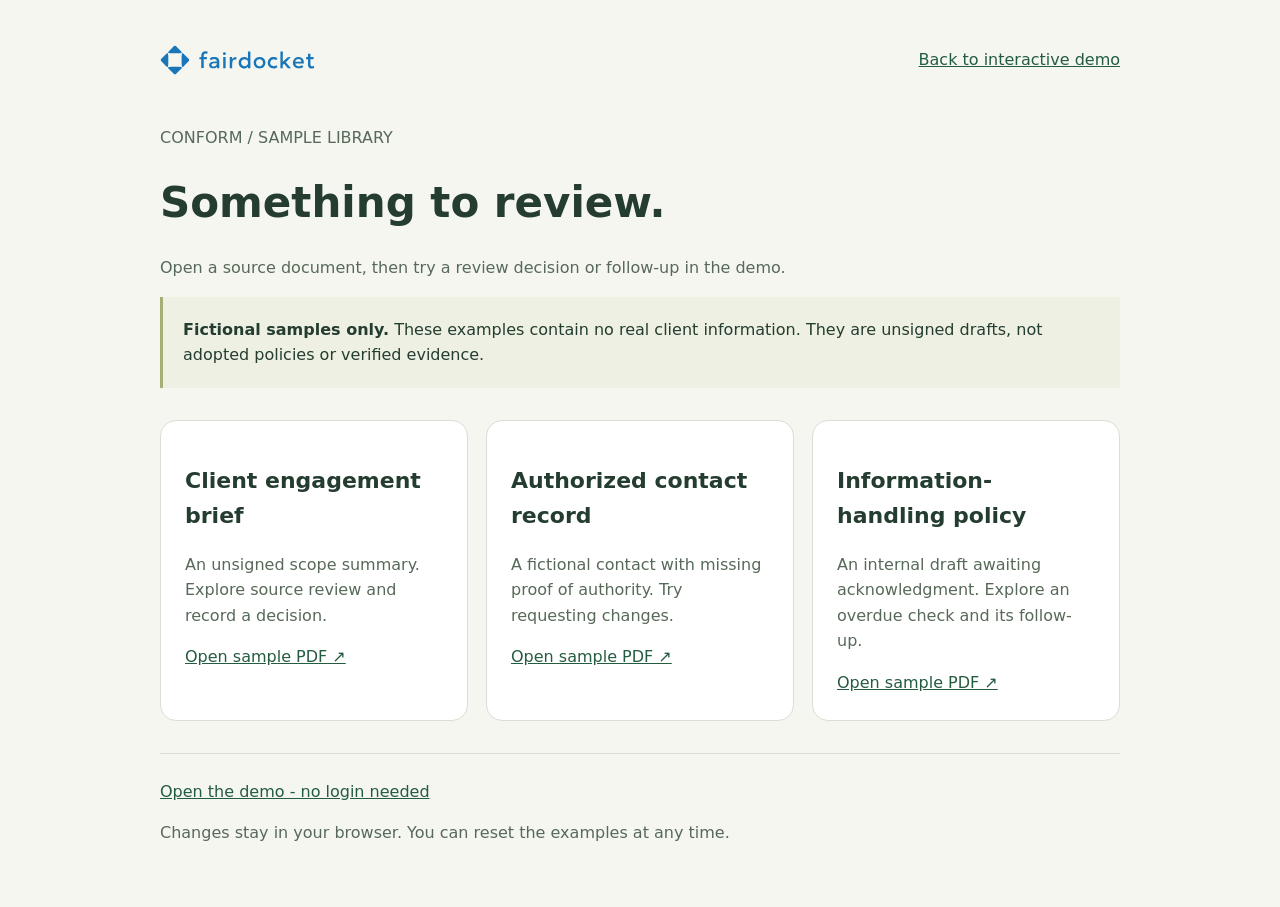
==== samples/index.html @ 41d9bd86 "Publish interactive browser demo with fictional sample documents" ====
<!doctype html><html lang="en"><head><meta charset="utf-8"><meta name="viewport" content="width=device-width,initial-scale=1"><meta name="referrer" content="no-referrer"><title>Sample documents | Conform demo</title><link rel="icon" href="../brand/favicon.svg"><style>body{font:16px/1.6 system-ui;background:#f5f6f0;color:#243d30;margin:0}main{max-width:960px;margin:auto;padding:45px 24px}header{display:flex;justify-content:space-between;gap:20px;align-items:center;margin-bottom:50px}header img{width:155px}h1{font-size:42px;line-height:1.15}h2{font-size:22px}a{color:#245c40}p{color:#576958}.cards{display:grid;grid-template-columns:repeat(3,1fr);gap:18px;margin:32px 0}article{padding:24px;background:#fff;border:1px solid #d8dfd4;border-radius:16px}.note{padding:20px;border-left:3px solid #a4ae77;background:#edf0e2}footer{padding-top:25px;border-top:1px solid #d8dfd4}@media(max-width:700px){.cards{grid-template-columns:1fr}h1{font-size:34px}}</style></head><body><main><header><img src="../brand/fairdocket-logo.svg" alt="Fairdocket"><a href="../">Back to interactive demo</a></header><p>CONFORM / SAMPLE LIBRARY</p><h1>Something to review.</h1><p>Open a source document, then try a review decision or follow-up in the demo.</p><div class="note"><strong>Fictional samples only.</strong> These examples contain no real client information. They are unsigned drafts, not adopted policies or verified evidence.</div><section class="cards"><article><h2>Client engagement brief</h2><p>An unsigned scope summary. Explore source review and record a decision.</p><a href="./sample-engagement-brief.pdf" target="_blank" rel="noopener noreferrer">Open sample PDF ↗</a></article><article><h2>Authorized contact record</h2><p>A fictional contact with missing proof of authority. Try requesting changes.</p><a href="./sample-authority-record.pdf" target="_blank" rel="noopener noreferrer">Open sample PDF ↗</a></article><article><h2>Information-handling policy</h2><p>An internal draft awaiting acknowledgment. Explore an overdue check and its follow-up.</p><a href="./sample-information-policy.pdf" target="_blank" rel="noopener noreferrer">Open sample PDF ↗</a></article></section><footer><a href="../">Open the demo - no login needed</a><p>Changes stay in your browser. You can reset the examples at any time.</p></footer></main></body></html>
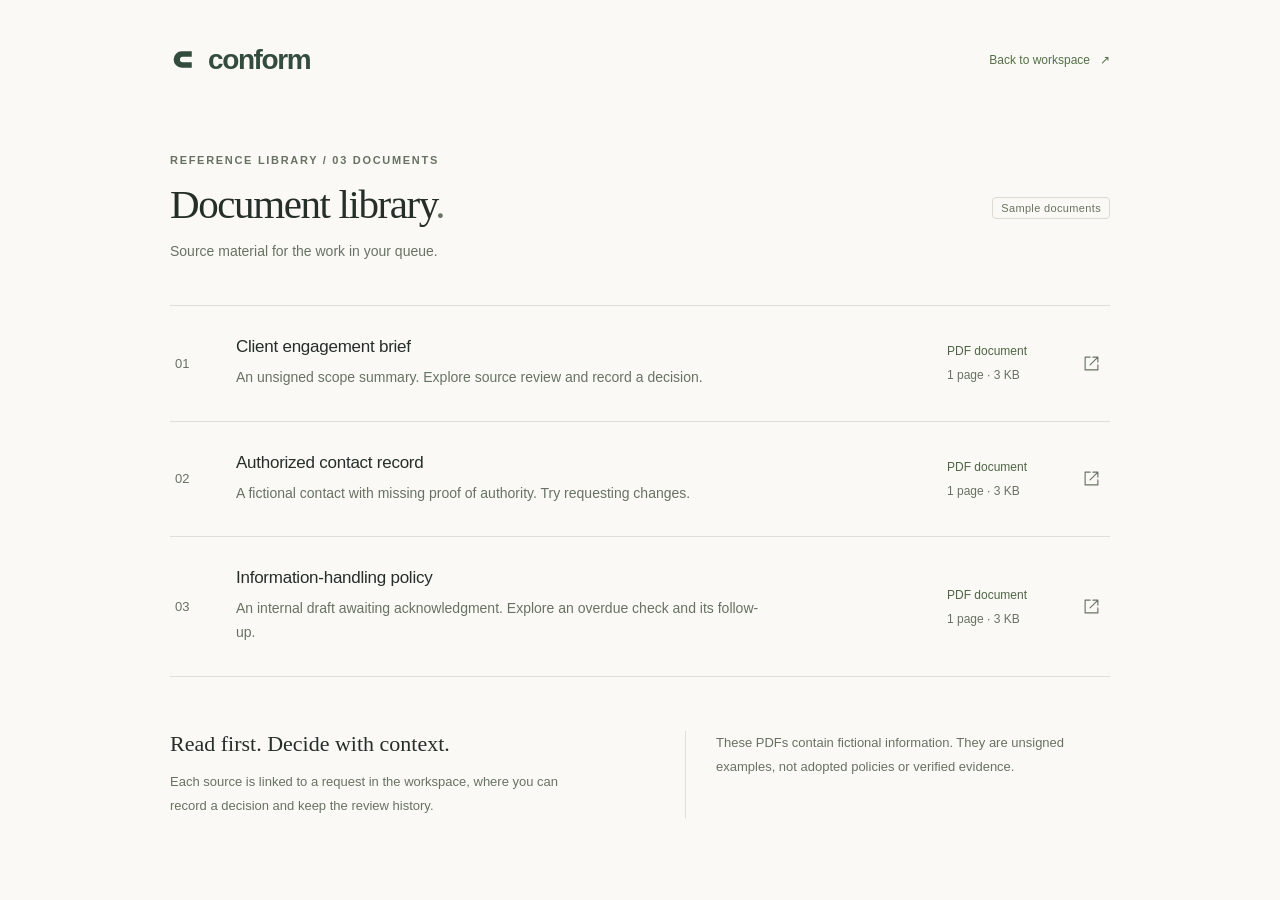
==== commit 14f41ca2: "Redesign Conform demo around a focused review workspace" ====
--- a/samples/index.html
+++ b/samples/index.html
@@ -1 +1 @@
-<!doctype html><html lang="en"><head><meta charset="utf-8"><meta name="viewport" content="width=device-width,initial-scale=1"><meta name="referrer" content="no-referrer"><title>Sample documents | Conform demo</title><link rel="icon" href="../brand/favicon.svg"><style>body{font:16px/1.6 system-ui;background:#f5f6f0;color:#243d30;margin:0}main{max-width:960px;margin:auto;padding:45px 24px}header{display:flex;justify-content:space-between;gap:20px;align-items:center;margin-bottom:50px}header img{width:155px}h1{font-size:42px;line-height:1.15}h2{font-size:22px}a{color:#245c40}p{color:#576958}.cards{display:grid;grid-template-columns:repeat(3,1fr);gap:18px;margin:32px 0}article{padding:24px;background:#fff;border:1px solid #d8dfd4;border-radius:16px}.note{padding:20px;border-left:3px solid #a4ae77;background:#edf0e2}footer{padding-top:25px;border-top:1px solid #d8dfd4}@media(max-width:700px){.cards{grid-template-columns:1fr}h1{font-size:34px}}</style></head><body><main><header><img src="../brand/fairdocket-logo.svg" alt="Fairdocket"><a href="../">Back to interactive demo</a></header><p>CONFORM / SAMPLE LIBRARY</p><h1>Something to review.</h1><p>Open a source document, then try a review decision or follow-up in the demo.</p><div class="note"><strong>Fictional samples only.</strong> These examples contain no real client information. They are unsigned drafts, not adopted policies or verified evidence.</div><section class="cards"><article><h2>Client engagement brief</h2><p>An unsigned scope summary. Explore source review and record a decision.</p><a href="./sample-engagement-brief.pdf" target="_blank" rel="noopener noreferrer">Open sample PDF ↗</a></article><article><h2>Authorized contact record</h2><p>A fictional contact with missing proof of authority. Try requesting changes.</p><a href="./sample-authority-record.pdf" target="_blank" rel="noopener noreferrer">Open sample PDF ↗</a></article><article><h2>Information-handling policy</h2><p>An internal draft awaiting acknowledgment. Explore an overdue check and its follow-up.</p><a href="./sample-information-policy.pdf" target="_blank" rel="noopener noreferrer">Open sample PDF ↗</a></article></section><footer><a href="../">Open the demo - no login needed</a><p>Changes stay in your browser. You can reset the examples at any time.</p></footer></main></body></html>+<!doctype html><html lang="en"><head><meta charset="utf-8"><meta name="viewport" content="width=device-width,initial-scale=1"><meta name="color-scheme" content="light"><meta name="referrer" content="no-referrer"><title>Conform — Document library</title><link rel="icon" href="../brand/favicon.svg"><link rel="stylesheet" href="../styles.css?v=e9bc108a09d4"></head><body class="library-page"><main class="library-shell"><header class="library-top"><a class="brand" href="../" aria-label="Conform home"><svg viewBox="0 0 32 32" aria-hidden="true"><path d="M24 7H13a9 9 0 0 0 0 18h11v-6H14a3 3 0 0 1 0-6h10Z" fill="currentColor"/></svg><span>conform</span></a><a class="inline-link" href="../">Back to workspace <span aria-hidden="true">↗</span></a></header><header class="page-heading"><div><p class="page-kicker">REFERENCE LIBRARY / 03 DOCUMENTS</p><h1>Document library<span class="heading-dot">.</span></h1><p class="page-description">Source material for the work in your queue.</p></div><span class="demo-label">Sample documents</span></header><div class="library-list"><a class="library-document" href="./sample-engagement-brief.pdf" target="_blank" rel="noopener noreferrer"><span class="library-number">01</span><div><h2>Client engagement brief</h2><p>An unsigned scope summary. Explore source review and record a decision.</p></div><span class="library-file-meta"><strong>PDF document</strong>1 page · 3 KB</span><svg class="icon" viewBox="0 0 24 24" fill="none" stroke="currentColor" stroke-width="1.6" stroke-linecap="round" stroke-linejoin="round" aria-hidden="true"><path d="M14 3h7v7 M21 3 10 14 M10 3H3v18h18v-7"/></svg></a><a class="library-document" href="./sample-authority-record.pdf" target="_blank" rel="noopener noreferrer"><span class="library-number">02</span><div><h2>Authorized contact record</h2><p>A fictional contact with missing proof of authority. Try requesting changes.</p></div><span class="library-file-meta"><strong>PDF document</strong>1 page · 3 KB</span><svg class="icon" viewBox="0 0 24 24" fill="none" stroke="currentColor" stroke-width="1.6" stroke-linecap="round" stroke-linejoin="round" aria-hidden="true"><path d="M14 3h7v7 M21 3 10 14 M10 3H3v18h18v-7"/></svg></a><a class="library-document" href="./sample-information-policy.pdf" target="_blank" rel="noopener noreferrer"><span class="library-number">03</span><div><h2>Information-handling policy</h2><p>An internal draft awaiting acknowledgment. Explore an overdue check and its follow-up.</p></div><span class="library-file-meta"><strong>PDF document</strong>1 page · 3 KB</span><svg class="icon" viewBox="0 0 24 24" fill="none" stroke="currentColor" stroke-width="1.6" stroke-linecap="round" stroke-linejoin="round" aria-hidden="true"><path d="M14 3h7v7 M21 3 10 14 M10 3H3v18h18v-7"/></svg></a></div><footer class="library-footer"><div><h2>Read first. Decide with context.</h2><p>Each source is linked to a request in the workspace, where you can record a decision and keep the review history.</p></div><p>These PDFs contain fictional information. They are unsigned examples, not adopted policies or verified evidence.</p></footer></main></body></html>
--- a/styles.css
+++ b/styles.css
@@ -0,0 +1,13 @@
+:root{color-scheme:light;--paper:#faf9f6;--surface:#fff;--rail:#f0f1eb;--ink:#262e28;--muted:#687263;--line:#dedfd7;--accent:#344c3d;--accent-soft:#e6ebe1;--amber:#93642d;--red:#ac4c3a;--sans:'Avenir Next',Avenir,'Segoe UI',sans-serif;font-family:var(--sans);font-size:16px;color:var(--ink);background:var(--paper);font-synthesis:none}*{box-sizing:border-box}body{margin:0;background:var(--paper)}[hidden]{display:none!important}a{color:inherit;text-decoration:none}button,input,textarea,select{font:inherit}button,a{touch-action:manipulation}button{cursor:pointer}button{color:inherit}button:disabled{cursor:not-allowed;opacity:.5}a:focus-visible,button:focus-visible,input:focus-visible,select:focus-visible,textarea:focus-visible{outline:2px solid #78957b;outline-offset:4px}button:focus:not(:focus-visible){outline:none}h1,h2,h3,p{margin:0}svg{flex-shrink:0}.icon{width:18px;height:18px;fill:none;stroke:currentColor;stroke-width:1.6;stroke-linecap:round;stroke-linejoin:round}.skip-link{position:fixed;top:10px;left:10px;z-index:200;padding:12px;background:var(--ink);color:#fff;transform:translateY(-160%)}.skip-link:focus{transform:none}.app{min-height:100dvh;display:grid;grid-template-columns:224px minmax(0,1fr)}
+.sidebar{position:sticky;top:0;height:100dvh;background:var(--rail);border-right:1px solid var(--line);display:flex;flex-direction:column;padding:35px 18px 20px}.brand{display:flex;align-items:center;gap:9px;padding:0 13px;color:var(--accent);margin-bottom:43px}.brand svg{width:29px;height:29px}.brand span{font-weight:650;font-size:28px;letter-spacing:-1.4px;line-height:1}.workspace{display:flex;align-items:center;gap:10px;padding:14px 8px;border-top:1px solid var(--line);border-bottom:1px solid var(--line);margin-bottom:32px}.org-avatar{width:30px;height:30px;display:grid;place-items:center;background:#e2e5dc;border:1px solid #d4d8cc;border-radius:4px;font-size:14px;font-weight:600}.workspace strong{font-weight:600;font-size:13px;display:block;max-width:140px;overflow:hidden;text-overflow:ellipsis;white-space:nowrap}.workspace small{display:block;color:var(--muted);font-size:12px;margin-top:3px}.nav-label{font-size:11px;letter-spacing:1.6px;font-weight:600;color:var(--muted);margin:0 13px 12px}#nav{display:flex;flex-direction:column;gap:5px}.nav-item{display:flex;align-items:center;gap:12px;padding:11px 13px;font-size:14px;color:#6d7569;border-radius:5px;font-weight:500}.nav-item .icon{width:17px;height:17px}.nav-item:hover{background:#e9ece3;color:var(--ink)}.nav-item.active{background:#e0e6d9;color:#314b37;font-weight:650}.sidebar-library{margin-top:26px;padding-top:18px;border-top:1px solid var(--line)}.sidebar-library>a{display:flex;gap:12px;align-items:center;padding:10px 13px;font-size:13px;color:#737b6d}.sidebar-library>a>span{margin-left:auto;color:var(--muted);font-size:12px}.sidebar-bottom{margin-top:auto;padding-top:36px}.profile{display:flex;gap:10px;align-items:center;padding:0 9px}.avatar{height:30px;min-width:30px;border-radius:50%;display:inline-grid;place-items:center;font-size:11px;letter-spacing:.2px;font-weight:600;color:#526248;background:#dfe4d7}.profile strong{font-size:12px;font-weight:600;display:block}.profile small{display:block;font-size:11px;margin-top:4px;color:var(--muted)}.sidebar-foot{display:flex;flex-direction:column;gap:8px;align-items:flex-start;border-top:1px solid var(--line);margin-top:21px;padding:18px 10px 0;font-size:11px;color:var(--muted)}.sidebar-foot button{background:none;border:0;padding:0;color:#5f6e55;font-size:12px;text-decoration:underline;text-underline-offset:4px}.advanced-nav{display:none}
+.main-shell{min-width:0;display:flex;flex-direction:column}.topbar{height:76px;flex-shrink:0;display:flex;align-items:center;justify-content:space-between;padding:0 44px;border-bottom:1px solid var(--line);gap:20px;background:var(--paper)}.breadcrumb{display:flex;align-items:center;gap:13px;font-size:13px;color:var(--muted)}.breadcrumb strong{color:#4f584c;font-weight:500}.crumb-separator{color:var(--muted)}.topbar-end{display:flex;gap:18px;align-items:center}.local-status{display:flex;align-items:center;gap:6px;font-size:12px;color:var(--muted)}.local-status i{height:5px;width:5px;background:#859777;border-radius:50%}.demo-label{border:1px solid #d7dccf;color:#67725e;border-radius:4px;padding:4px 8px;font-size:11px;letter-spacing:.35px}.menu-toggle{display:none!important}#main{padding:48px 44px 70px;max-width:1320px;width:100%;margin:0 auto;outline:0;flex:1}.page-heading{display:flex;gap:24px;align-items:center;justify-content:space-between;margin-bottom:38px}.page-kicker{font-size:11px;letter-spacing:1.7px;text-transform:uppercase;color:var(--muted);font-weight:550;margin-bottom:14px}.page-heading h1{font-family:Georgia,'Times New Roman',serif;font-size:41px;font-weight:400;line-height:1.18;letter-spacing:-1.4px}.heading-dot{color:var(--muted)}.page-description{font-size:14px;color:var(--muted);line-height:1.6;margin-top:12px}.btn,.button{display:inline-flex;justify-content:center;align-items:center;gap:8px;min-height:36px;padding:9px 13px;border:1px solid #d7dcd0;border-radius:4px;background:#fff;color:#4f5d47;font-size:13px;font-weight:550;line-height:1.3;white-space:nowrap}.btn .icon{width:15px;height:15px}.btn:hover,.button:hover{background:#f0f3eb;border-color:#bac6b1}.btn.primary{background:var(--accent);border-color:var(--accent);color:#fff}.btn.primary:hover{background:#263f2e;border-color:#263f2e}.page-heading>.btn{margin-top:19px}.workspace-totals{display:grid;grid-template-columns:1fr 1fr 1fr 1.3fr;border-top:1px solid var(--line);border-bottom:1px solid var(--line);padding:26px 0;margin-bottom:41px}.workspace-totals>div{padding:0 26px;border-right:1px solid var(--line)}.workspace-totals>div:first-child{padding-left:0}.workspace-totals>div:last-child{border:0;padding-right:0}.workspace-totals span{display:block;font-size:12px;color:var(--muted)}.workspace-totals strong{display:block;font-family:Georgia,'Times New Roman',serif;font-weight:400;font-size:35px;line-height:1;margin-top:14px;font-variant-numeric:tabular-nums;letter-spacing:-1px}.workspace-totals strong.total-overdue{color:var(--red)}.workspace-totals .summary-caption{display:flex;flex-direction:column;justify-content:center;align-items:flex-end;gap:12px}.summary-caption a{display:flex;align-items:center;gap:12px;font-size:12px;color:#4f6446}.summary-caption .icon{width:14px;height:14px}
+.desk-layout{display:grid;grid-template-columns:minmax(0,1fr) 235px;gap:34px;align-items:start}.queue-panel{min-width:0;background:var(--surface);border:1px solid var(--line);border-radius:6px;overflow:hidden}.table-tabs{display:flex;gap:24px;padding:0 22px;border-bottom:1px solid var(--line);min-height:56px;align-items:stretch;overflow-x:auto;scrollbar-width:none}.tab{background:none;border:0;border-bottom:2px solid transparent;padding:18px 0 16px;display:flex;gap:7px;align-items:center;white-space:nowrap;font-size:12px;font-weight:500;color:var(--muted)}.tab span{font-size:11px;background:#f0f1ed;color:var(--muted);padding:2px 5px;border-radius:3px;line-height:1}.tab.active{color:#344d37;border-bottom-color:#455f42;font-weight:650}.tab.active span{background:#e8ede1;color:#4e6542}.list-caption{display:flex;justify-content:space-between;font-size:11px;color:var(--muted);padding:15px 22px;background:#fdfdfb}.work-row{width:100%;display:grid;grid-template-columns:31px minmax(135px,1fr) 112px 66px 15px;align-items:center;gap:13px;text-align:left;border:0;border-top:1px solid #eceee6;background:var(--surface);padding:24px 21px;min-height:99px;color:var(--ink)}.work-row:hover{background:#f8faf4}.document-symbol{width:31px;height:38px;display:inline-flex;align-items:center;justify-content:center;border:1px solid #e2e5db;border-radius:3px;background:#f9faf6;color:var(--muted)}.document-symbol>.icon{height:19px;width:19px}.work-title{min-width:0;display:block}.work-title strong{display:block;font-size:14px;font-weight:550;line-height:1.5}.work-title small{display:block;font-size:12px;color:var(--muted);margin-top:6px}.work-state{font-size:11px;color:var(--muted);display:flex;align-items:center;gap:6px;line-height:1.5}.work-state i{width:4px;height:4px;flex-shrink:0;border-radius:50%;background:currentColor}.work-state.review{color:#8e6c36}.work-state.overdue,.work-date.overdue{color:#ac5440}.work-state.complete{color:#4b7245}.work-date{font-size:12px;color:#5d6953;line-height:1.4;font-variant-numeric:tabular-nums}.work-date small{display:block;font-size:10px;color:var(--muted);margin-top:5px}.row-arrow{display:flex;color:var(--muted)}.row-arrow>.icon{width:14px}.work-row:hover .row-arrow{color:#405d36}.list-footer{display:flex;justify-content:space-between;gap:15px;padding:18px 22px;background:#fdfdfb;border-top:1px solid #eceee6;font-size:11px;color:var(--muted);line-height:1.5}.list-footer a{display:flex;align-items:center;gap:7px;white-space:nowrap;color:#5b7050}.list-footer .icon{width:13px;height:13px}.reference-rail{padding-top:2px}.rail-heading{display:flex;align-items:center;justify-content:space-between;margin-bottom:9px}.rail-heading h2{font-size:14px;font-weight:600;letter-spacing:-.1px}.rail-heading>span{font-size:11px;color:var(--muted)}.rail-intro{font-size:12px;color:var(--muted);line-height:1.6}.rail-files{margin-top:23px;border-top:1px solid var(--line)}.rail-file{display:flex;align-items:center;gap:10px;padding:18px 0;border-bottom:1px solid var(--line)}.pdf-mark{font-size:9px;letter-spacing:.3px;padding:8px 4px;border:1px solid #d9ded0;border-radius:2px;color:var(--muted);background:#f4f5ef}.rail-file>span:nth-child(2){flex:1}.rail-file strong{font-size:12px;font-weight:550;display:block}.rail-file small{display:block;font-size:10px;color:var(--muted);margin-top:5px}.rail-file>.icon{width:11px;height:11px;color:var(--muted)}.inline-link{display:inline-flex;align-items:center;gap:10px;font-size:12px;color:#547046}.inline-link>.icon{width:14px;height:14px}.reference-rail>.inline-link{margin-top:19px}.demo-note{padding-top:37px;margin-top:23px}.note-rule{display:block;width:24px;height:2px;background:#a1ad8b;margin-bottom:17px}.demo-note h3{font-family:Georgia,serif;font-size:19px;line-height:1.3;font-weight:400;color:#5d6b50}.demo-note p{font-size:12px;color:var(--muted);line-height:1.85;margin-top:11px}.demo-note .note-foot{font-size:11px;color:var(--muted);margin-top:17px}.queue-empty{text-align:center;padding:60px 28px;color:var(--muted)}.queue-empty>.icon{width:23px;height:23px;color:var(--muted);margin-bottom:18px}.queue-empty h3{font-family:Georgia,serif;font-size:22px;font-weight:400;margin-bottom:10px}.queue-empty p{font-size:13px;line-height:1.8;max-width:330px;margin:0 auto;color:var(--muted)}.page-footer{max-width:1320px;width:100%;margin:0 auto;display:flex;justify-content:space-between;padding:20px 44px 29px;color:var(--muted);font-size:11px;gap:20px}.page-footer i{font-style:normal;margin:0 6px}.environment-label{border:0;padding:0;font-size:11px;color:var(--muted);background:none}
+.record-toolbar{padding:17px 22px;display:flex;justify-content:space-between;align-items:center;gap:20px}.record-toolbar>span{font-size:11px;color:var(--muted)}.record-search{display:flex;align-items:center;gap:10px;color:var(--muted)}.record-search .icon{width:15px;height:15px}.record-search input{border:0;background:none;padding:5px 0;min-width:210px;font-size:12px;color:var(--ink)}.record-search input::placeholder{color:var(--muted)}.search-empty{padding:28px;color:var(--muted);font-size:14px}.directory-caption{display:grid;grid-template-columns:1.3fr 1fr 110px;gap:22px;padding:20px 30px;font-size:10px;letter-spacing:.9px;color:var(--muted);background:#fcfdf9}.client-row{width:100%;display:grid;grid-template-columns:1.3fr 1fr 80px 14px;gap:22px;align-items:center;background:#fff;border:0;border-top:1px solid #eceee6;padding:27px 30px;text-align:left}.client-row:hover{background:#f8faf4}.client-identity{display:flex;align-items:center;gap:15px}.client-monogram{width:38px;height:38px;border-radius:5px;display:grid;place-items:center;background:#ecefe5;border:1px solid #e1e5d6;color:#6a7b59;font-size:13px;font-family:Georgia,serif}.client-row strong{font-size:14px;display:block;font-weight:550}.client-row small{font-size:11px;color:var(--muted);display:block;margin-top:6px}.client-contact{font-size:12px;color:#6d7c5b}.client-open{font-size:20px;font-family:Georgia,serif;color:#667853}.client-open small{font-family:var(--sans);display:none}.client-row>.icon{width:13px;height:13px;color:var(--muted)}.activity-list{border-top:1px solid var(--line)}.activity-row{display:flex;align-items:start;gap:22px;padding:26px 0;border-bottom:1px solid var(--line)}.activity-dot{width:30px;height:30px;border:1px solid #dce1d1;border-radius:50%;display:grid;place-items:center;background:#f1f4e9;color:var(--muted)}.activity-dot .icon{width:14px;height:14px}.activity-row>div{flex:1}.activity-row p{font-size:14px;line-height:1.65}.activity-row div>span{display:block;margin-top:7px;color:var(--muted);font-size:12px}.activity-row i{font-style:normal;margin:0 8px}.activity-row>small{font-size:11px;color:var(--muted);padding-top:5px}.settings-layout{display:grid;grid-template-columns:1fr 1fr;gap:50px}.settings-section{border-top:1px solid var(--line);padding-top:24px}.section-title{display:flex;align-items:center;gap:14px;margin-bottom:27px}.section-title span{font-size:11px;color:var(--muted)}.section-title h2{font-weight:550;font-size:16px}.settings-values{margin:0}.settings-values>div{display:grid;grid-template-columns:140px 1fr;gap:20px;padding:16px 0;border-bottom:1px solid #e9ecdf}.settings-values dt{font-size:13px;color:var(--muted)}.settings-values dd{font-size:13px;margin:0;color:#495c3a;overflow-wrap:anywhere}.settings-section>p{font-size:14px;line-height:1.8;color:var(--muted);margin-bottom:17px}.settings-section .quiet-note{font-size:12px;color:var(--muted);border-top:1px solid var(--line);padding-top:22px;margin-top:28px}
+.icon-button{display:inline-grid;place-items:center;width:30px;height:30px;border:0;background:transparent;color:var(--muted);border-radius:4px;padding:5px}.icon-button:hover{background:#eef2e5}.detail-dialog,.form-dialog{border:1px solid var(--line);background:#fff;color:var(--ink);padding:0;box-shadow:0 18px 70px #253b1c1c}.detail-dialog{width:640px;max-width:calc(100vw - 30px);height:100dvh;max-height:100dvh;margin:0 0 0 auto;border-right:0;border-top:0;border-bottom:0}.form-dialog{width:520px;max-width:calc(100vw - 32px);max-height:calc(100dvh - 50px);border-radius:7px}.detail-dialog::backdrop,.form-dialog::backdrop{background:#172b1638;backdrop-filter:blur(2px)}.dialog-header{padding:21px 30px;display:flex;align-items:center;justify-content:space-between;border-bottom:1px solid var(--line);font-size:13px;color:var(--muted);position:sticky;top:0;background:white;z-index:1}.dialog-header>span{font-size:13px;letter-spacing:.2px}.dialog-content{padding:30px}.dialog-content h2{font-family:Georgia,serif;font-size:30px;font-weight:400;line-height:1.2;letter-spacing:-.5px;margin:10px 0 18px}.dialog-content>p{font-size:14px;line-height:1.8;color:var(--muted);margin:14px 0}.dialog-content h3{font-size:14px;font-weight:600;margin:26px 0 14px}.drawer-kicker{font-size:12px!important;display:flex;justify-content:space-between;color:#80946d!important;margin:0 0 16px!important}.drawer-kicker span{font-size:11px;color:var(--muted)}.dialog-content .drawer-intro{margin-bottom:25px}.review-source{display:flex;align-items:center;gap:14px;border:1px solid #dce4ce;padding:18px;background:#f7f9f1;border-radius:5px;margin:24px 0}.review-source>span:nth-child(2){flex:1;min-width:0}.review-source strong{font-size:14px;font-weight:550;display:block}.review-source small{display:block;color:var(--muted);font-size:12px;margin-top:6px}.review-source>.icon{width:15px;height:15px;color:var(--muted)}.review-dates{display:grid;grid-template-columns:1fr 1fr;margin:25px 0}.review-dates>div{padding:0 25px;border-left:1px solid var(--line)}.review-dates>div:first-child{padding-left:0;border:0}.review-dates dt{font-size:11px;color:var(--muted);margin-bottom:7px}.review-dates dd{margin:0;font-size:13px;color:#647a4b}.review-section{border-top:1px solid var(--line);margin-top:25px;padding-top:1px}.review-checks>div{display:flex;align-items:center;gap:10px;padding:10px 0;border-bottom:1px solid #f0f3e9;font-size:13px;color:#637c49}.check-symbol{width:20px;height:20px;display:grid;place-items:center;border-radius:50%;background:#eef4e5;color:var(--muted)}.check-symbol .icon{width:12px;height:12px}.check-symbol.attention{background:#fbf2dd;color:var(--muted)}.check-symbol.neutral{background:#f0f3ea;color:var(--muted)}.review-checks small{margin-left:auto;color:var(--muted);font-size:11px}.review-section p{font-size:13px;line-height:1.8;color:var(--muted)}.review-section .helper{font-size:12px;margin-top:14px;color:var(--muted)}.requirement-ref{font-size:11px;color:var(--muted);display:block;margin-top:10px}.detail-actions{display:flex;align-items:center;gap:9px;flex-wrap:wrap;margin:25px 0}.review-actions{justify-content:space-between;padding:23px 0 0;border-top:1px solid var(--line);margin:30px 0 0}.field{font-size:13px;font-weight:550;display:flex;flex-direction:column;gap:9px;margin-bottom:20px;color:#586f41}.field input,.field textarea,.field select{width:100%;border:1px solid #d5dfc5;border-radius:4px;padding:11px 12px;color:#344b25;background:#fff;font-size:14px;line-height:1.5}.field textarea{resize:vertical;min-height:100px}.field input::placeholder,.field textarea::placeholder{color:var(--muted)}.form-pair{display:grid;grid-template-columns:1fr 1fr;gap:17px}.helper,.form-hint,.detail-note{font-size:12px;color:var(--muted);line-height:1.8;margin:14px 0}.form-actions{display:flex;gap:10px;align-items:center;justify-content:flex-end;border-top:1px solid var(--line);padding-top:23px;margin-top:26px}.form-error{font-size:13px;color:#ad5740;padding:12px 14px;background:#fcf2ed;border:1px solid #f1d9cc;margin:15px 0;border-radius:3px}.reset-content{padding:30px}.reset-content h2{font-family:Georgia,serif;font-size:30px;font-weight:400;margin:12px 0}.reset-content p{font-size:14px;line-height:1.8;color:var(--muted)}.form-dialog .form-actions{margin-bottom:0}.notice{font-size:13px;padding:16px;border:1px solid #e4e8d9;background:#f9faf4;color:var(--muted);line-height:1.8}.eyebrow{font-size:11px;letter-spacing:1.2px;color:var(--muted);text-transform:uppercase}.badge{display:inline-flex;padding:4px 7px;background:#f1f4e8;color:var(--muted);border-radius:3px;font-size:11px}.badge.orange{background:#faf0dd;color:var(--muted)}.badge.red{background:#fcf0ea;color:#b36349}.badge.green{background:#eaf2df;color:var(--muted)}.evidence-values{display:grid;grid-template-columns:1fr 1fr;gap:20px;margin:24px 0}.evidence-values dt{font-size:11px;color:var(--muted);margin-bottom:6px}.evidence-values dd{margin:0;font-size:13px;color:var(--muted);line-height:1.6}.firm-evidence{border:1px solid var(--line);padding:18px;margin:14px 0;background:#fbfcf8}.firm-evidence strong{font-size:13px;font-weight:550}.firm-evidence p,.firm-evidence small{font-size:12px;color:var(--muted);line-height:1.8;margin:9px 0;display:block}.firm-evidence a{font-size:12px;color:#60853f;text-decoration:underline;text-underline-offset:3px}.table-wrap{overflow:auto;border:1px solid var(--line);border-radius:4px}table{width:100%;border-collapse:collapse;text-align:left}th{font-size:10px;letter-spacing:.8px;font-weight:500;background:#fafcf6;color:var(--muted);padding:14px}td{font-size:12px;padding:16px 14px;border-top:1px solid #e7eddd;color:var(--muted)}.row-link{border:0;text-align:left;background:none;padding:0;display:flex;color:inherit}.row-link strong{font-size:13px;line-height:1.5;display:block}.row-link small{font-size:11px;display:block;color:var(--muted);margin-top:4px}.firm-starters,.relief-starters{display:grid;gap:10px;margin:20px 0}.relief-starters button{border:1px solid #d9e3c9;padding:19px;background:#fbfdf8;border-radius:4px;text-align:left;color:var(--muted)}.relief-starters strong{font-size:14px;display:block;margin-bottom:7px;font-weight:550}.relief-starters span{font-size:13px;line-height:1.6;color:var(--muted)}.relief-confirm{font-size:13px;line-height:1.7;color:var(--muted);display:flex;align-items:start;gap:9px;margin-top:20px}.relief-confirm input{margin-top:4px;accent-color:#577738}.relief-options{font-size:13px;color:var(--muted);margin:20px 0}.relief-options summary{cursor:pointer;margin-bottom:16px}.relief-draft{white-space:pre-wrap;font:11px/1.8 var(--sans);padding:21px;background:#f8faf3;border:1px solid var(--line);color:var(--muted)}.toast{position:fixed;bottom:28px;left:50%;transform:translate(-50%,15px);padding:12px 20px;border-radius:5px;background:#344c3d;color:white;opacity:0;pointer-events:none;z-index:150;font-size:13px;transition:.2s}.toast.show{opacity:1;transform:translate(-50%,0)}.auth-gate{height:100dvh;display:grid;place-items:center;font-family:Georgia,serif;font-size:22px;color:var(--muted)}.inline-link:hover,.rail-file:hover strong,.list-footer a:hover{text-decoration:underline;text-underline-offset:4px}
+@media(min-width:1700px){#main{padding-top:63px;padding-bottom:100px}.page-heading{margin-bottom:43px}.work-row{padding-top:28px;padding-bottom:28px}.workspace-totals{margin-bottom:47px}}
+@media(max-width:1200px){.app{grid-template-columns:202px minmax(0,1fr)}.sidebar{padding-left:13px;padding-right:13px}.topbar{padding:0 30px}#main{padding:37px 30px 55px}.page-footer{padding-left:30px;padding-right:30px}.desk-layout{grid-template-columns:minmax(0,1fr) 200px;gap:24px}.work-row{grid-template-columns:27px minmax(100px,1fr) 100px 52px 12px;gap:10px;padding-left:16px;padding-right:16px}.work-title strong{font-size:13px}.work-state{font-size:10px}.table-tabs{gap:19px;padding:0 17px}.summary-caption span{max-width:120px;text-align:right;line-height:1.6}}
+@media(max-width:1050px){.desk-layout{grid-template-columns:1fr}.reference-rail{display:grid;grid-template-columns:1fr 1fr;gap:0 35px;padding-top:15px}.rail-files{grid-column:1;margin-top:20px}.reference-rail>.inline-link{grid-column:1}.demo-note{grid-column:2;grid-row:1/5;margin:0;padding:0 0 0 25px;border-left:1px solid var(--line)}.rail-heading,.rail-intro{grid-column:1}.settings-layout{gap:30px}.settings-values>div{grid-template-columns:105px 1fr}.directory-caption{grid-template-columns:1.3fr 1fr 75px}.client-row{grid-template-columns:1.3fr 1fr 45px 12px;gap:14px;padding:23px 21px}.workspace-totals .summary-caption{display:none}.workspace-totals{grid-template-columns:repeat(3,1fr)}.workspace-totals>div:nth-child(3){border-right:0}.page-heading h1{font-size:38px}}
+@media(max-width:760px){.app{display:block}.sidebar{position:fixed;z-index:60;left:0;top:0;width:230px;transform:translateX(-100%);visibility:hidden;transition:transform .2s ease,visibility .2s;box-shadow:15px 0 60px #2c452418}.sidebar.open{transform:translateX(0);visibility:visible}.topbar{height:61px;padding:0 20px}.menu-toggle{display:grid!important;margin-left:-6px}.breadcrumb{gap:9px;font-size:12px}.topbar-end{gap:10px}.local-status{display:none}#main{padding:32px 22px 45px}.page-heading{gap:16px;align-items:start;margin-bottom:28px}.page-heading h1{font-size:34px;letter-spacing:-1px}.page-kicker{font-size:10px;letter-spacing:1.3px;margin-bottom:11px}.page-description{font-size:13px;max-width:230px;margin-top:10px}.page-heading>.btn{font-size:12px;min-height:33px;margin-top:30px;padding:8px 10px;gap:5px}.page-heading>.btn>.icon{width:12px;height:12px}.workspace-totals{padding:21px 0;margin-bottom:29px}.workspace-totals>div{padding:0 20px}.workspace-totals span{font-size:11px}.workspace-totals strong{font-size:29px;margin-top:13px}.work-row{grid-template-columns:27px minmax(100px,1fr) 105px 57px 12px;min-height:96px;padding:21px 17px;gap:10px}.work-title strong{font-size:13px}.work-title small{font-size:11px}.work-state{font-size:11px}.reference-rail{margin-top:18px}.page-footer{padding:15px 22px 23px;font-size:10px}.environment-label{font-size:10px}.settings-layout{grid-template-columns:1fr;gap:30px}.directory-caption{padding:17px 20px}.activity-row{gap:14px}.activity-row>small{display:none}.form-dialog{max-height:calc(100dvh - 28px)}.detail-dialog{max-width:100vw;width:100vw}.dialog-content{padding:25px}.dialog-header{padding:18px 25px}}
+@media(max-width:500px){.page-heading h1{font-size:32px}.page-description{max-width:200px}.work-row{grid-template-columns:26px minmax(0,1fr) 57px;gap:12px;padding:20px 16px}.work-title{grid-column:2}.work-state{grid-column:2;grid-row:2;margin-top:-3px;font-size:11px}.work-date{grid-column:3;grid-row:1/3;text-align:right;font-size:12px}.row-arrow{display:none}.document-symbol{width:26px;height:33px;grid-row:1/3;align-self:start}.work-title strong{font-size:13px}.work-title small{font-size:11px}.table-tabs{gap:20px;padding:0 16px;min-height:53px}.tab{font-size:11px;gap:5px}.tab span{font-size:10px}.list-caption{padding:13px 16px;font-size:10px}.list-footer{padding:15px 16px;align-items:center;font-size:10px;gap:16px}.list-footer>span{max-width:150px}.reference-rail{display:block;padding:17px 0 0}.rail-heading h2{font-size:14px}.rail-intro{font-size:12px}.rail-files{margin-top:18px}.rail-file{padding:18px 0}.rail-file strong{font-size:13px}.rail-file small{font-size:11px}.rail-file>.icon{width:14px;height:14px}.demo-note{margin-top:30px;padding:24px 0 0;border-left:0;border-top:1px solid var(--line)}.demo-note p{max-width:280px}.demo-note h3{font-size:21px}.demo-note .note-rule{display:none}.demo-note p{font-size:13px}.workspace-totals>div{padding:0 16px}.workspace-totals span{font-size:10px}.directory-caption{display:none}.client-row{grid-template-columns:minmax(0,1fr) 32px 12px;gap:15px;padding:23px 18px}.client-contact{grid-column:1;grid-row:2;padding-left:53px;font-size:12px}.client-contact small{display:none}.client-open{grid-column:2;grid-row:1/3}.client-open small{display:block;font-size:10px}.client-row>.icon{grid-column:3;grid-row:1/3}.client-identity{gap:13px}.client-row strong{font-size:13px}.client-monogram{width:36px;height:36px}.record-toolbar{padding:14px 16px}.record-toolbar>span{display:none}.record-search input{font-size:12px;min-width:0}.record-search{width:100%}.record-search input{flex:1}.form-pair{grid-template-columns:1fr;gap:0}.dialog-content{padding:22px}.dialog-header{padding:16px 22px}.dialog-content h2{font-size:27px}.review-source{padding:14px;gap:12px}.review-source strong{font-size:13px}.review-checks>div{font-size:12px}.review-checks small{font-size:10px}.review-dates dd{font-size:12px}.evidence-values{gap:18px}.review-actions>.btn{font-size:12px}.page-footer>span{max-width:180px;line-height:1.7}.queue-empty{padding:45px 25px}.queue-empty h3{font-size:21px}}
+@media(prefers-reduced-motion:reduce){*{transition:none!important;scroll-behavior:auto!important}}
+.library-page{background:var(--paper)}.library-shell{max-width:1000px;padding:45px 30px 70px;margin:auto}.library-top{display:flex;align-items:center;justify-content:space-between;margin-bottom:80px}.library-top .brand{margin:0;padding:0}.library-list{border-top:1px solid var(--line);margin-top:42px}.library-document{display:grid;grid-template-columns:35px 1fr 110px 22px;gap:26px;align-items:center;padding:31px 5px;border-bottom:1px solid var(--line)}.library-document:hover{background:#f1f4e9}.library-number{font-size:13px;color:var(--muted);font-variant-numeric:tabular-nums}.library-document h2{font-size:17px;font-weight:500;letter-spacing:-.25px;margin-bottom:9px}.library-document p{font-size:14px;color:var(--muted);line-height:1.7;max-width:540px}.library-file-meta{font-size:12px;color:var(--muted);line-height:2}.library-file-meta strong{font-weight:500;display:block;color:#4f6545}.library-document>.icon{width:17px;height:17px;color:var(--muted)}.library-footer{display:grid;grid-template-columns:1fr 1fr;gap:90px;margin-top:54px}.library-footer h2{font-family:Georgia,serif;font-size:22px;font-weight:400;margin-bottom:13px}.library-footer p{font-size:13px;color:var(--muted);line-height:1.85}.library-footer>p{border-left:1px solid var(--line);padding-left:30px}@media(max-width:650px){.library-shell{padding:28px 23px 50px}.library-top{margin-bottom:53px}.library-top .brand span{font-size:25px}.library-top>.inline-link{font-size:12px}.library-shell .page-heading{display:block}.library-shell .page-heading>.demo-label{display:inline-block;margin-top:21px}.library-document{grid-template-columns:22px 1fr 16px;gap:16px;padding:26px 0}.library-document h2{font-size:15px}.library-document p{font-size:13px}.library-file-meta{grid-column:2;grid-row:2;display:flex;gap:8px;font-size:11px}.library-document>.icon{grid-column:3;grid-row:1/3}.library-number{align-self:start;margin-top:3px}.library-footer{grid-template-columns:1fr;gap:26px}.library-footer>p{border:0;border-top:1px solid var(--line);padding:24px 0 0}}
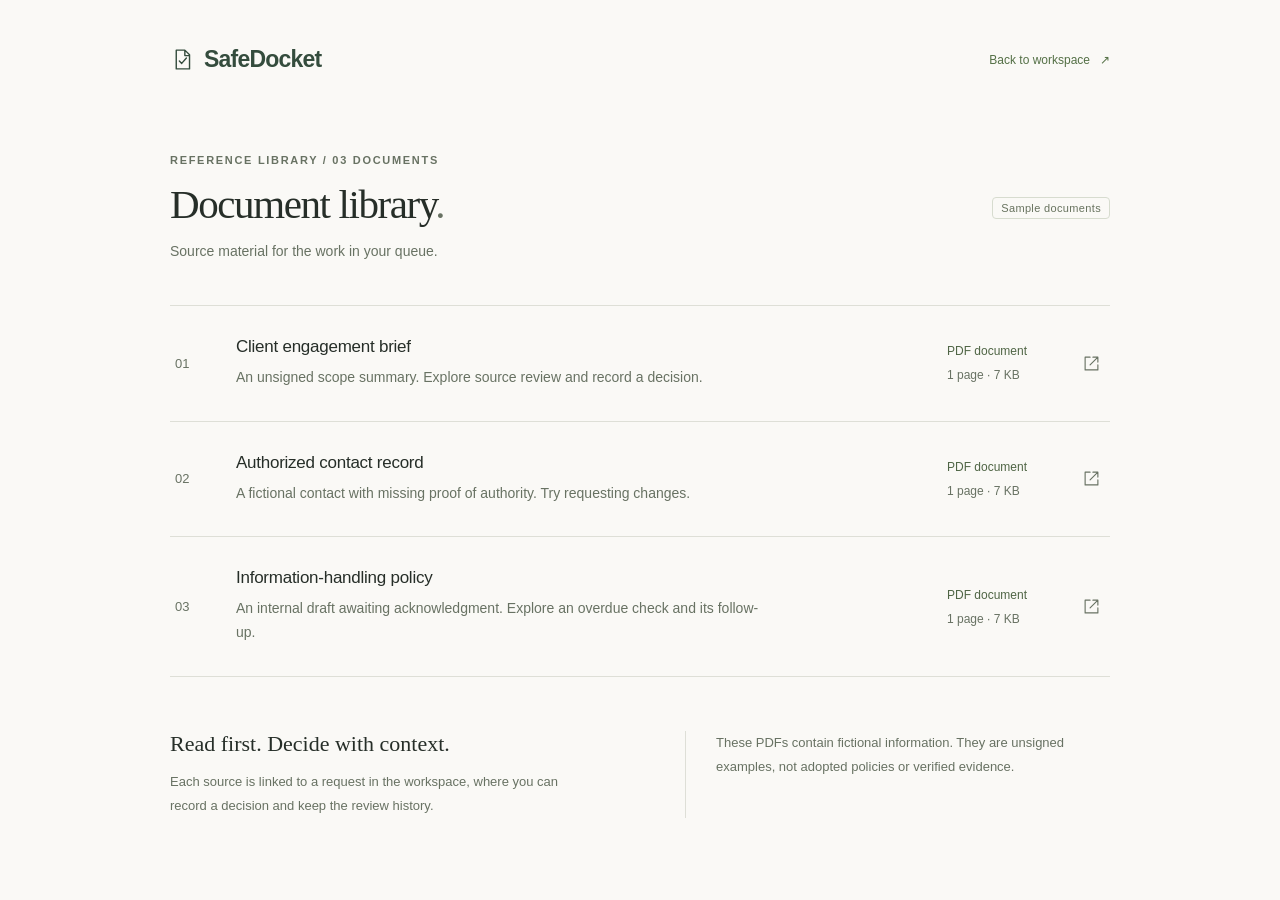
==== commit a87e7a9a: "Correct the public demo branding to SafeDocket" ====
--- a/samples/index.html
+++ b/samples/index.html
@@ -1 +1 @@
-<!doctype html><html lang="en"><head><meta charset="utf-8"><meta name="viewport" content="width=device-width,initial-scale=1"><meta name="color-scheme" content="light"><meta name="referrer" content="no-referrer"><title>Conform — Document library</title><link rel="icon" href="../brand/favicon.svg"><link rel="stylesheet" href="../styles.css?v=e9bc108a09d4"></head><body class="library-page"><main class="library-shell"><header class="library-top"><a class="brand" href="../" aria-label="Conform home"><svg viewBox="0 0 32 32" aria-hidden="true"><path d="M24 7H13a9 9 0 0 0 0 18h11v-6H14a3 3 0 0 1 0-6h10Z" fill="currentColor"/></svg><span>conform</span></a><a class="inline-link" href="../">Back to workspace <span aria-hidden="true">↗</span></a></header><header class="page-heading"><div><p class="page-kicker">REFERENCE LIBRARY / 03 DOCUMENTS</p><h1>Document library<span class="heading-dot">.</span></h1><p class="page-description">Source material for the work in your queue.</p></div><span class="demo-label">Sample documents</span></header><div class="library-list"><a class="library-document" href="./sample-engagement-brief.pdf" target="_blank" rel="noopener noreferrer"><span class="library-number">01</span><div><h2>Client engagement brief</h2><p>An unsigned scope summary. Explore source review and record a decision.</p></div><span class="library-file-meta"><strong>PDF document</strong>1 page · 3 KB</span><svg class="icon" viewBox="0 0 24 24" fill="none" stroke="currentColor" stroke-width="1.6" stroke-linecap="round" stroke-linejoin="round" aria-hidden="true"><path d="M14 3h7v7 M21 3 10 14 M10 3H3v18h18v-7"/></svg></a><a class="library-document" href="./sample-authority-record.pdf" target="_blank" rel="noopener noreferrer"><span class="library-number">02</span><div><h2>Authorized contact record</h2><p>A fictional contact with missing proof of authority. Try requesting changes.</p></div><span class="library-file-meta"><strong>PDF document</strong>1 page · 3 KB</span><svg class="icon" viewBox="0 0 24 24" fill="none" stroke="currentColor" stroke-width="1.6" stroke-linecap="round" stroke-linejoin="round" aria-hidden="true"><path d="M14 3h7v7 M21 3 10 14 M10 3H3v18h18v-7"/></svg></a><a class="library-document" href="./sample-information-policy.pdf" target="_blank" rel="noopener noreferrer"><span class="library-number">03</span><div><h2>Information-handling policy</h2><p>An internal draft awaiting acknowledgment. Explore an overdue check and its follow-up.</p></div><span class="library-file-meta"><strong>PDF document</strong>1 page · 3 KB</span><svg class="icon" viewBox="0 0 24 24" fill="none" stroke="currentColor" stroke-width="1.6" stroke-linecap="round" stroke-linejoin="round" aria-hidden="true"><path d="M14 3h7v7 M21 3 10 14 M10 3H3v18h18v-7"/></svg></a></div><footer class="library-footer"><div><h2>Read first. Decide with context.</h2><p>Each source is linked to a request in the workspace, where you can record a decision and keep the review history.</p></div><p>These PDFs contain fictional information. They are unsigned examples, not adopted policies or verified evidence.</p></footer></main></body></html>
+<!doctype html><html lang="en"><head><meta charset="utf-8"><meta name="viewport" content="width=device-width,initial-scale=1"><meta name="color-scheme" content="light"><meta name="referrer" content="no-referrer"><title>SafeDocket — Document library</title><link rel="icon" href="../brand/favicon.svg"><link rel="stylesheet" href="../styles.css?v=52c4a082925a"></head><body class="library-page"><main class="library-shell"><header class="library-top"><a class="brand" href="../" aria-label="SafeDocket home"><svg viewBox="0 0 32 32" aria-hidden="true"><path d="M8 4h11l6 6v18H8z M19 4v7h6 M12 18l3 3 6-7" fill="none" stroke="currentColor" stroke-width="1.8" stroke-linecap="round" stroke-linejoin="round"/></svg><span>SafeDocket</span></a><a class="inline-link" href="../">Back to workspace <span aria-hidden="true">↗</span></a></header><header class="page-heading"><div><p class="page-kicker">REFERENCE LIBRARY / 03 DOCUMENTS</p><h1>Document library<span class="heading-dot">.</span></h1><p class="page-description">Source material for the work in your queue.</p></div><span class="demo-label">Sample documents</span></header><div class="library-list"><a class="library-document" href="./sample-engagement-brief.pdf" target="_blank" rel="noopener noreferrer"><span class="library-number">01</span><div><h2>Client engagement brief</h2><p>An unsigned scope summary. Explore source review and record a decision.</p></div><span class="library-file-meta"><strong>PDF document</strong>1 page · 7 KB</span><svg class="icon" viewBox="0 0 24 24" fill="none" stroke="currentColor" stroke-width="1.6" stroke-linecap="round" stroke-linejoin="round" aria-hidden="true"><path d="M14 3h7v7 M21 3 10 14 M10 3H3v18h18v-7"/></svg></a><a class="library-document" href="./sample-authority-record.pdf" target="_blank" rel="noopener noreferrer"><span class="library-number">02</span><div><h2>Authorized contact record</h2><p>A fictional contact with missing proof of authority. Try requesting changes.</p></div><span class="library-file-meta"><strong>PDF document</strong>1 page · 7 KB</span><svg class="icon" viewBox="0 0 24 24" fill="none" stroke="currentColor" stroke-width="1.6" stroke-linecap="round" stroke-linejoin="round" aria-hidden="true"><path d="M14 3h7v7 M21 3 10 14 M10 3H3v18h18v-7"/></svg></a><a class="library-document" href="./sample-information-policy.pdf" target="_blank" rel="noopener noreferrer"><span class="library-number">03</span><div><h2>Information-handling policy</h2><p>An internal draft awaiting acknowledgment. Explore an overdue check and its follow-up.</p></div><span class="library-file-meta"><strong>PDF document</strong>1 page · 7 KB</span><svg class="icon" viewBox="0 0 24 24" fill="none" stroke="currentColor" stroke-width="1.6" stroke-linecap="round" stroke-linejoin="round" aria-hidden="true"><path d="M14 3h7v7 M21 3 10 14 M10 3H3v18h18v-7"/></svg></a></div><footer class="library-footer"><div><h2>Read first. Decide with context.</h2><p>Each source is linked to a request in the workspace, where you can record a decision and keep the review history.</p></div><p>These PDFs contain fictional information. They are unsigned examples, not adopted policies or verified evidence.</p></footer></main></body></html>
--- a/styles.css
+++ b/styles.css
@@ -1,5 +1,5 @@
 :root{color-scheme:light;--paper:#faf9f6;--surface:#fff;--rail:#f0f1eb;--ink:#262e28;--muted:#687263;--line:#dedfd7;--accent:#344c3d;--accent-soft:#e6ebe1;--amber:#93642d;--red:#ac4c3a;--sans:'Avenir Next',Avenir,'Segoe UI',sans-serif;font-family:var(--sans);font-size:16px;color:var(--ink);background:var(--paper);font-synthesis:none}*{box-sizing:border-box}body{margin:0;background:var(--paper)}[hidden]{display:none!important}a{color:inherit;text-decoration:none}button,input,textarea,select{font:inherit}button,a{touch-action:manipulation}button{cursor:pointer}button{color:inherit}button:disabled{cursor:not-allowed;opacity:.5}a:focus-visible,button:focus-visible,input:focus-visible,select:focus-visible,textarea:focus-visible{outline:2px solid #78957b;outline-offset:4px}button:focus:not(:focus-visible){outline:none}h1,h2,h3,p{margin:0}svg{flex-shrink:0}.icon{width:18px;height:18px;fill:none;stroke:currentColor;stroke-width:1.6;stroke-linecap:round;stroke-linejoin:round}.skip-link{position:fixed;top:10px;left:10px;z-index:200;padding:12px;background:var(--ink);color:#fff;transform:translateY(-160%)}.skip-link:focus{transform:none}.app{min-height:100dvh;display:grid;grid-template-columns:224px minmax(0,1fr)}
-.sidebar{position:sticky;top:0;height:100dvh;background:var(--rail);border-right:1px solid var(--line);display:flex;flex-direction:column;padding:35px 18px 20px}.brand{display:flex;align-items:center;gap:9px;padding:0 13px;color:var(--accent);margin-bottom:43px}.brand svg{width:29px;height:29px}.brand span{font-weight:650;font-size:28px;letter-spacing:-1.4px;line-height:1}.workspace{display:flex;align-items:center;gap:10px;padding:14px 8px;border-top:1px solid var(--line);border-bottom:1px solid var(--line);margin-bottom:32px}.org-avatar{width:30px;height:30px;display:grid;place-items:center;background:#e2e5dc;border:1px solid #d4d8cc;border-radius:4px;font-size:14px;font-weight:600}.workspace strong{font-weight:600;font-size:13px;display:block;max-width:140px;overflow:hidden;text-overflow:ellipsis;white-space:nowrap}.workspace small{display:block;color:var(--muted);font-size:12px;margin-top:3px}.nav-label{font-size:11px;letter-spacing:1.6px;font-weight:600;color:var(--muted);margin:0 13px 12px}#nav{display:flex;flex-direction:column;gap:5px}.nav-item{display:flex;align-items:center;gap:12px;padding:11px 13px;font-size:14px;color:#6d7569;border-radius:5px;font-weight:500}.nav-item .icon{width:17px;height:17px}.nav-item:hover{background:#e9ece3;color:var(--ink)}.nav-item.active{background:#e0e6d9;color:#314b37;font-weight:650}.sidebar-library{margin-top:26px;padding-top:18px;border-top:1px solid var(--line)}.sidebar-library>a{display:flex;gap:12px;align-items:center;padding:10px 13px;font-size:13px;color:#737b6d}.sidebar-library>a>span{margin-left:auto;color:var(--muted);font-size:12px}.sidebar-bottom{margin-top:auto;padding-top:36px}.profile{display:flex;gap:10px;align-items:center;padding:0 9px}.avatar{height:30px;min-width:30px;border-radius:50%;display:inline-grid;place-items:center;font-size:11px;letter-spacing:.2px;font-weight:600;color:#526248;background:#dfe4d7}.profile strong{font-size:12px;font-weight:600;display:block}.profile small{display:block;font-size:11px;margin-top:4px;color:var(--muted)}.sidebar-foot{display:flex;flex-direction:column;gap:8px;align-items:flex-start;border-top:1px solid var(--line);margin-top:21px;padding:18px 10px 0;font-size:11px;color:var(--muted)}.sidebar-foot button{background:none;border:0;padding:0;color:#5f6e55;font-size:12px;text-decoration:underline;text-underline-offset:4px}.advanced-nav{display:none}
+.sidebar{position:sticky;top:0;height:100dvh;background:var(--rail);border-right:1px solid var(--line);display:flex;flex-direction:column;padding:35px 18px 20px}.brand{display:flex;align-items:center;gap:9px;padding:0 13px;color:var(--accent);margin-bottom:43px}.brand svg{width:25px;height:29px;flex-shrink:0}.brand span{font-weight:650;font-size:23px;letter-spacing:-.8px;line-height:1}.workspace{display:flex;align-items:center;gap:10px;padding:14px 8px;border-top:1px solid var(--line);border-bottom:1px solid var(--line);margin-bottom:32px}.org-avatar{width:30px;height:30px;display:grid;place-items:center;background:#e2e5dc;border:1px solid #d4d8cc;border-radius:4px;font-size:14px;font-weight:600}.workspace strong{font-weight:600;font-size:13px;display:block;max-width:140px;overflow:hidden;text-overflow:ellipsis;white-space:nowrap}.workspace small{display:block;color:var(--muted);font-size:12px;margin-top:3px}.nav-label{font-size:11px;letter-spacing:1.6px;font-weight:600;color:var(--muted);margin:0 13px 12px}#nav{display:flex;flex-direction:column;gap:5px}.nav-item{display:flex;align-items:center;gap:12px;padding:11px 13px;font-size:14px;color:#6d7569;border-radius:5px;font-weight:500}.nav-item .icon{width:17px;height:17px}.nav-item:hover{background:#e9ece3;color:var(--ink)}.nav-item.active{background:#e0e6d9;color:#314b37;font-weight:650}.sidebar-library{margin-top:26px;padding-top:18px;border-top:1px solid var(--line)}.sidebar-library>a{display:flex;gap:12px;align-items:center;padding:10px 13px;font-size:13px;color:#737b6d}.sidebar-library>a>span{margin-left:auto;color:var(--muted);font-size:12px}.sidebar-bottom{margin-top:auto;padding-top:36px}.profile{display:flex;gap:10px;align-items:center;padding:0 9px}.avatar{height:30px;min-width:30px;border-radius:50%;display:inline-grid;place-items:center;font-size:11px;letter-spacing:.2px;font-weight:600;color:#526248;background:#dfe4d7}.profile strong{font-size:12px;font-weight:600;display:block}.profile small{display:block;font-size:11px;margin-top:4px;color:var(--muted)}.sidebar-foot{display:flex;flex-direction:column;gap:8px;align-items:flex-start;border-top:1px solid var(--line);margin-top:21px;padding:18px 10px 0;font-size:11px;color:var(--muted)}.sidebar-foot button{background:none;border:0;padding:0;color:#5f6e55;font-size:12px;text-decoration:underline;text-underline-offset:4px}.advanced-nav{display:none}
 .main-shell{min-width:0;display:flex;flex-direction:column}.topbar{height:76px;flex-shrink:0;display:flex;align-items:center;justify-content:space-between;padding:0 44px;border-bottom:1px solid var(--line);gap:20px;background:var(--paper)}.breadcrumb{display:flex;align-items:center;gap:13px;font-size:13px;color:var(--muted)}.breadcrumb strong{color:#4f584c;font-weight:500}.crumb-separator{color:var(--muted)}.topbar-end{display:flex;gap:18px;align-items:center}.local-status{display:flex;align-items:center;gap:6px;font-size:12px;color:var(--muted)}.local-status i{height:5px;width:5px;background:#859777;border-radius:50%}.demo-label{border:1px solid #d7dccf;color:#67725e;border-radius:4px;padding:4px 8px;font-size:11px;letter-spacing:.35px}.menu-toggle{display:none!important}#main{padding:48px 44px 70px;max-width:1320px;width:100%;margin:0 auto;outline:0;flex:1}.page-heading{display:flex;gap:24px;align-items:center;justify-content:space-between;margin-bottom:38px}.page-kicker{font-size:11px;letter-spacing:1.7px;text-transform:uppercase;color:var(--muted);font-weight:550;margin-bottom:14px}.page-heading h1{font-family:Georgia,'Times New Roman',serif;font-size:41px;font-weight:400;line-height:1.18;letter-spacing:-1.4px}.heading-dot{color:var(--muted)}.page-description{font-size:14px;color:var(--muted);line-height:1.6;margin-top:12px}.btn,.button{display:inline-flex;justify-content:center;align-items:center;gap:8px;min-height:36px;padding:9px 13px;border:1px solid #d7dcd0;border-radius:4px;background:#fff;color:#4f5d47;font-size:13px;font-weight:550;line-height:1.3;white-space:nowrap}.btn .icon{width:15px;height:15px}.btn:hover,.button:hover{background:#f0f3eb;border-color:#bac6b1}.btn.primary{background:var(--accent);border-color:var(--accent);color:#fff}.btn.primary:hover{background:#263f2e;border-color:#263f2e}.page-heading>.btn{margin-top:19px}.workspace-totals{display:grid;grid-template-columns:1fr 1fr 1fr 1.3fr;border-top:1px solid var(--line);border-bottom:1px solid var(--line);padding:26px 0;margin-bottom:41px}.workspace-totals>div{padding:0 26px;border-right:1px solid var(--line)}.workspace-totals>div:first-child{padding-left:0}.workspace-totals>div:last-child{border:0;padding-right:0}.workspace-totals span{display:block;font-size:12px;color:var(--muted)}.workspace-totals strong{display:block;font-family:Georgia,'Times New Roman',serif;font-weight:400;font-size:35px;line-height:1;margin-top:14px;font-variant-numeric:tabular-nums;letter-spacing:-1px}.workspace-totals strong.total-overdue{color:var(--red)}.workspace-totals .summary-caption{display:flex;flex-direction:column;justify-content:center;align-items:flex-end;gap:12px}.summary-caption a{display:flex;align-items:center;gap:12px;font-size:12px;color:#4f6446}.summary-caption .icon{width:14px;height:14px}
 .desk-layout{display:grid;grid-template-columns:minmax(0,1fr) 235px;gap:34px;align-items:start}.queue-panel{min-width:0;background:var(--surface);border:1px solid var(--line);border-radius:6px;overflow:hidden}.table-tabs{display:flex;gap:24px;padding:0 22px;border-bottom:1px solid var(--line);min-height:56px;align-items:stretch;overflow-x:auto;scrollbar-width:none}.tab{background:none;border:0;border-bottom:2px solid transparent;padding:18px 0 16px;display:flex;gap:7px;align-items:center;white-space:nowrap;font-size:12px;font-weight:500;color:var(--muted)}.tab span{font-size:11px;background:#f0f1ed;color:var(--muted);padding:2px 5px;border-radius:3px;line-height:1}.tab.active{color:#344d37;border-bottom-color:#455f42;font-weight:650}.tab.active span{background:#e8ede1;color:#4e6542}.list-caption{display:flex;justify-content:space-between;font-size:11px;color:var(--muted);padding:15px 22px;background:#fdfdfb}.work-row{width:100%;display:grid;grid-template-columns:31px minmax(135px,1fr) 112px 66px 15px;align-items:center;gap:13px;text-align:left;border:0;border-top:1px solid #eceee6;background:var(--surface);padding:24px 21px;min-height:99px;color:var(--ink)}.work-row:hover{background:#f8faf4}.document-symbol{width:31px;height:38px;display:inline-flex;align-items:center;justify-content:center;border:1px solid #e2e5db;border-radius:3px;background:#f9faf6;color:var(--muted)}.document-symbol>.icon{height:19px;width:19px}.work-title{min-width:0;display:block}.work-title strong{display:block;font-size:14px;font-weight:550;line-height:1.5}.work-title small{display:block;font-size:12px;color:var(--muted);margin-top:6px}.work-state{font-size:11px;color:var(--muted);display:flex;align-items:center;gap:6px;line-height:1.5}.work-state i{width:4px;height:4px;flex-shrink:0;border-radius:50%;background:currentColor}.work-state.review{color:#8e6c36}.work-state.overdue,.work-date.overdue{color:#ac5440}.work-state.complete{color:#4b7245}.work-date{font-size:12px;color:#5d6953;line-height:1.4;font-variant-numeric:tabular-nums}.work-date small{display:block;font-size:10px;color:var(--muted);margin-top:5px}.row-arrow{display:flex;color:var(--muted)}.row-arrow>.icon{width:14px}.work-row:hover .row-arrow{color:#405d36}.list-footer{display:flex;justify-content:space-between;gap:15px;padding:18px 22px;background:#fdfdfb;border-top:1px solid #eceee6;font-size:11px;color:var(--muted);line-height:1.5}.list-footer a{display:flex;align-items:center;gap:7px;white-space:nowrap;color:#5b7050}.list-footer .icon{width:13px;height:13px}.reference-rail{padding-top:2px}.rail-heading{display:flex;align-items:center;justify-content:space-between;margin-bottom:9px}.rail-heading h2{font-size:14px;font-weight:600;letter-spacing:-.1px}.rail-heading>span{font-size:11px;color:var(--muted)}.rail-intro{font-size:12px;color:var(--muted);line-height:1.6}.rail-files{margin-top:23px;border-top:1px solid var(--line)}.rail-file{display:flex;align-items:center;gap:10px;padding:18px 0;border-bottom:1px solid var(--line)}.pdf-mark{font-size:9px;letter-spacing:.3px;padding:8px 4px;border:1px solid #d9ded0;border-radius:2px;color:var(--muted);background:#f4f5ef}.rail-file>span:nth-child(2){flex:1}.rail-file strong{font-size:12px;font-weight:550;display:block}.rail-file small{display:block;font-size:10px;color:var(--muted);margin-top:5px}.rail-file>.icon{width:11px;height:11px;color:var(--muted)}.inline-link{display:inline-flex;align-items:center;gap:10px;font-size:12px;color:#547046}.inline-link>.icon{width:14px;height:14px}.reference-rail>.inline-link{margin-top:19px}.demo-note{padding-top:37px;margin-top:23px}.note-rule{display:block;width:24px;height:2px;background:#a1ad8b;margin-bottom:17px}.demo-note h3{font-family:Georgia,serif;font-size:19px;line-height:1.3;font-weight:400;color:#5d6b50}.demo-note p{font-size:12px;color:var(--muted);line-height:1.85;margin-top:11px}.demo-note .note-foot{font-size:11px;color:var(--muted);margin-top:17px}.queue-empty{text-align:center;padding:60px 28px;color:var(--muted)}.queue-empty>.icon{width:23px;height:23px;color:var(--muted);margin-bottom:18px}.queue-empty h3{font-family:Georgia,serif;font-size:22px;font-weight:400;margin-bottom:10px}.queue-empty p{font-size:13px;line-height:1.8;max-width:330px;margin:0 auto;color:var(--muted)}.page-footer{max-width:1320px;width:100%;margin:0 auto;display:flex;justify-content:space-between;padding:20px 44px 29px;color:var(--muted);font-size:11px;gap:20px}.page-footer i{font-style:normal;margin:0 6px}.environment-label{border:0;padding:0;font-size:11px;color:var(--muted);background:none}
 .record-toolbar{padding:17px 22px;display:flex;justify-content:space-between;align-items:center;gap:20px}.record-toolbar>span{font-size:11px;color:var(--muted)}.record-search{display:flex;align-items:center;gap:10px;color:var(--muted)}.record-search .icon{width:15px;height:15px}.record-search input{border:0;background:none;padding:5px 0;min-width:210px;font-size:12px;color:var(--ink)}.record-search input::placeholder{color:var(--muted)}.search-empty{padding:28px;color:var(--muted);font-size:14px}.directory-caption{display:grid;grid-template-columns:1.3fr 1fr 110px;gap:22px;padding:20px 30px;font-size:10px;letter-spacing:.9px;color:var(--muted);background:#fcfdf9}.client-row{width:100%;display:grid;grid-template-columns:1.3fr 1fr 80px 14px;gap:22px;align-items:center;background:#fff;border:0;border-top:1px solid #eceee6;padding:27px 30px;text-align:left}.client-row:hover{background:#f8faf4}.client-identity{display:flex;align-items:center;gap:15px}.client-monogram{width:38px;height:38px;border-radius:5px;display:grid;place-items:center;background:#ecefe5;border:1px solid #e1e5d6;color:#6a7b59;font-size:13px;font-family:Georgia,serif}.client-row strong{font-size:14px;display:block;font-weight:550}.client-row small{font-size:11px;color:var(--muted);display:block;margin-top:6px}.client-contact{font-size:12px;color:#6d7c5b}.client-open{font-size:20px;font-family:Georgia,serif;color:#667853}.client-open small{font-family:var(--sans);display:none}.client-row>.icon{width:13px;height:13px;color:var(--muted)}.activity-list{border-top:1px solid var(--line)}.activity-row{display:flex;align-items:start;gap:22px;padding:26px 0;border-bottom:1px solid var(--line)}.activity-dot{width:30px;height:30px;border:1px solid #dce1d1;border-radius:50%;display:grid;place-items:center;background:#f1f4e9;color:var(--muted)}.activity-dot .icon{width:14px;height:14px}.activity-row>div{flex:1}.activity-row p{font-size:14px;line-height:1.65}.activity-row div>span{display:block;margin-top:7px;color:var(--muted);font-size:12px}.activity-row i{font-style:normal;margin:0 8px}.activity-row>small{font-size:11px;color:var(--muted);padding-top:5px}.settings-layout{display:grid;grid-template-columns:1fr 1fr;gap:50px}.settings-section{border-top:1px solid var(--line);padding-top:24px}.section-title{display:flex;align-items:center;gap:14px;margin-bottom:27px}.section-title span{font-size:11px;color:var(--muted)}.section-title h2{font-weight:550;font-size:16px}.settings-values{margin:0}.settings-values>div{display:grid;grid-template-columns:140px 1fr;gap:20px;padding:16px 0;border-bottom:1px solid #e9ecdf}.settings-values dt{font-size:13px;color:var(--muted)}.settings-values dd{font-size:13px;margin:0;color:#495c3a;overflow-wrap:anywhere}.settings-section>p{font-size:14px;line-height:1.8;color:var(--muted);margin-bottom:17px}.settings-section .quiet-note{font-size:12px;color:var(--muted);border-top:1px solid var(--line);padding-top:22px;margin-top:28px}
@@ -10,4 +10,4 @@
 @media(max-width:760px){.app{display:block}.sidebar{position:fixed;z-index:60;left:0;top:0;width:230px;transform:translateX(-100%);visibility:hidden;transition:transform .2s ease,visibility .2s;box-shadow:15px 0 60px #2c452418}.sidebar.open{transform:translateX(0);visibility:visible}.topbar{height:61px;padding:0 20px}.menu-toggle{display:grid!important;margin-left:-6px}.breadcrumb{gap:9px;font-size:12px}.topbar-end{gap:10px}.local-status{display:none}#main{padding:32px 22px 45px}.page-heading{gap:16px;align-items:start;margin-bottom:28px}.page-heading h1{font-size:34px;letter-spacing:-1px}.page-kicker{font-size:10px;letter-spacing:1.3px;margin-bottom:11px}.page-description{font-size:13px;max-width:230px;margin-top:10px}.page-heading>.btn{font-size:12px;min-height:33px;margin-top:30px;padding:8px 10px;gap:5px}.page-heading>.btn>.icon{width:12px;height:12px}.workspace-totals{padding:21px 0;margin-bottom:29px}.workspace-totals>div{padding:0 20px}.workspace-totals span{font-size:11px}.workspace-totals strong{font-size:29px;margin-top:13px}.work-row{grid-template-columns:27px minmax(100px,1fr) 105px 57px 12px;min-height:96px;padding:21px 17px;gap:10px}.work-title strong{font-size:13px}.work-title small{font-size:11px}.work-state{font-size:11px}.reference-rail{margin-top:18px}.page-footer{padding:15px 22px 23px;font-size:10px}.environment-label{font-size:10px}.settings-layout{grid-template-columns:1fr;gap:30px}.directory-caption{padding:17px 20px}.activity-row{gap:14px}.activity-row>small{display:none}.form-dialog{max-height:calc(100dvh - 28px)}.detail-dialog{max-width:100vw;width:100vw}.dialog-content{padding:25px}.dialog-header{padding:18px 25px}}
 @media(max-width:500px){.page-heading h1{font-size:32px}.page-description{max-width:200px}.work-row{grid-template-columns:26px minmax(0,1fr) 57px;gap:12px;padding:20px 16px}.work-title{grid-column:2}.work-state{grid-column:2;grid-row:2;margin-top:-3px;font-size:11px}.work-date{grid-column:3;grid-row:1/3;text-align:right;font-size:12px}.row-arrow{display:none}.document-symbol{width:26px;height:33px;grid-row:1/3;align-self:start}.work-title strong{font-size:13px}.work-title small{font-size:11px}.table-tabs{gap:20px;padding:0 16px;min-height:53px}.tab{font-size:11px;gap:5px}.tab span{font-size:10px}.list-caption{padding:13px 16px;font-size:10px}.list-footer{padding:15px 16px;align-items:center;font-size:10px;gap:16px}.list-footer>span{max-width:150px}.reference-rail{display:block;padding:17px 0 0}.rail-heading h2{font-size:14px}.rail-intro{font-size:12px}.rail-files{margin-top:18px}.rail-file{padding:18px 0}.rail-file strong{font-size:13px}.rail-file small{font-size:11px}.rail-file>.icon{width:14px;height:14px}.demo-note{margin-top:30px;padding:24px 0 0;border-left:0;border-top:1px solid var(--line)}.demo-note p{max-width:280px}.demo-note h3{font-size:21px}.demo-note .note-rule{display:none}.demo-note p{font-size:13px}.workspace-totals>div{padding:0 16px}.workspace-totals span{font-size:10px}.directory-caption{display:none}.client-row{grid-template-columns:minmax(0,1fr) 32px 12px;gap:15px;padding:23px 18px}.client-contact{grid-column:1;grid-row:2;padding-left:53px;font-size:12px}.client-contact small{display:none}.client-open{grid-column:2;grid-row:1/3}.client-open small{display:block;font-size:10px}.client-row>.icon{grid-column:3;grid-row:1/3}.client-identity{gap:13px}.client-row strong{font-size:13px}.client-monogram{width:36px;height:36px}.record-toolbar{padding:14px 16px}.record-toolbar>span{display:none}.record-search input{font-size:12px;min-width:0}.record-search{width:100%}.record-search input{flex:1}.form-pair{grid-template-columns:1fr;gap:0}.dialog-content{padding:22px}.dialog-header{padding:16px 22px}.dialog-content h2{font-size:27px}.review-source{padding:14px;gap:12px}.review-source strong{font-size:13px}.review-checks>div{font-size:12px}.review-checks small{font-size:10px}.review-dates dd{font-size:12px}.evidence-values{gap:18px}.review-actions>.btn{font-size:12px}.page-footer>span{max-width:180px;line-height:1.7}.queue-empty{padding:45px 25px}.queue-empty h3{font-size:21px}}
 @media(prefers-reduced-motion:reduce){*{transition:none!important;scroll-behavior:auto!important}}
-.library-page{background:var(--paper)}.library-shell{max-width:1000px;padding:45px 30px 70px;margin:auto}.library-top{display:flex;align-items:center;justify-content:space-between;margin-bottom:80px}.library-top .brand{margin:0;padding:0}.library-list{border-top:1px solid var(--line);margin-top:42px}.library-document{display:grid;grid-template-columns:35px 1fr 110px 22px;gap:26px;align-items:center;padding:31px 5px;border-bottom:1px solid var(--line)}.library-document:hover{background:#f1f4e9}.library-number{font-size:13px;color:var(--muted);font-variant-numeric:tabular-nums}.library-document h2{font-size:17px;font-weight:500;letter-spacing:-.25px;margin-bottom:9px}.library-document p{font-size:14px;color:var(--muted);line-height:1.7;max-width:540px}.library-file-meta{font-size:12px;color:var(--muted);line-height:2}.library-file-meta strong{font-weight:500;display:block;color:#4f6545}.library-document>.icon{width:17px;height:17px;color:var(--muted)}.library-footer{display:grid;grid-template-columns:1fr 1fr;gap:90px;margin-top:54px}.library-footer h2{font-family:Georgia,serif;font-size:22px;font-weight:400;margin-bottom:13px}.library-footer p{font-size:13px;color:var(--muted);line-height:1.85}.library-footer>p{border-left:1px solid var(--line);padding-left:30px}@media(max-width:650px){.library-shell{padding:28px 23px 50px}.library-top{margin-bottom:53px}.library-top .brand span{font-size:25px}.library-top>.inline-link{font-size:12px}.library-shell .page-heading{display:block}.library-shell .page-heading>.demo-label{display:inline-block;margin-top:21px}.library-document{grid-template-columns:22px 1fr 16px;gap:16px;padding:26px 0}.library-document h2{font-size:15px}.library-document p{font-size:13px}.library-file-meta{grid-column:2;grid-row:2;display:flex;gap:8px;font-size:11px}.library-document>.icon{grid-column:3;grid-row:1/3}.library-number{align-self:start;margin-top:3px}.library-footer{grid-template-columns:1fr;gap:26px}.library-footer>p{border:0;border-top:1px solid var(--line);padding:24px 0 0}}
+.library-page{background:var(--paper)}.library-shell{max-width:1000px;padding:45px 30px 70px;margin:auto}.library-top{display:flex;align-items:center;justify-content:space-between;margin-bottom:80px}.library-top .brand{margin:0;padding:0}.library-list{border-top:1px solid var(--line);margin-top:42px}.library-document{display:grid;grid-template-columns:35px 1fr 110px 22px;gap:26px;align-items:center;padding:31px 5px;border-bottom:1px solid var(--line)}.library-document:hover{background:#f1f4e9}.library-number{font-size:13px;color:var(--muted);font-variant-numeric:tabular-nums}.library-document h2{font-size:17px;font-weight:500;letter-spacing:-.25px;margin-bottom:9px}.library-document p{font-size:14px;color:var(--muted);line-height:1.7;max-width:540px}.library-file-meta{font-size:12px;color:var(--muted);line-height:2}.library-file-meta strong{font-weight:500;display:block;color:#4f6545}.library-document>.icon{width:17px;height:17px;color:var(--muted)}.library-footer{display:grid;grid-template-columns:1fr 1fr;gap:90px;margin-top:54px}.library-footer h2{font-family:Georgia,serif;font-size:22px;font-weight:400;margin-bottom:13px}.library-footer p{font-size:13px;color:var(--muted);line-height:1.85}.library-footer>p{border-left:1px solid var(--line);padding-left:30px}@media(max-width:650px){.library-shell{padding:28px 23px 50px}.library-top{margin-bottom:53px}.library-top .brand span{font-size:23px}.library-top>.inline-link{font-size:12px}.library-shell .page-heading{display:block}.library-shell .page-heading>.demo-label{display:inline-block;margin-top:21px}.library-document{grid-template-columns:22px 1fr 16px;gap:16px;padding:26px 0}.library-document h2{font-size:15px}.library-document p{font-size:13px}.library-file-meta{grid-column:2;grid-row:2;display:flex;gap:8px;font-size:11px}.library-document>.icon{grid-column:3;grid-row:1/3}.library-number{align-self:start;margin-top:3px}.library-footer{grid-template-columns:1fr;gap:26px}.library-footer>p{border:0;border-top:1px solid var(--line);padding:24px 0 0}}
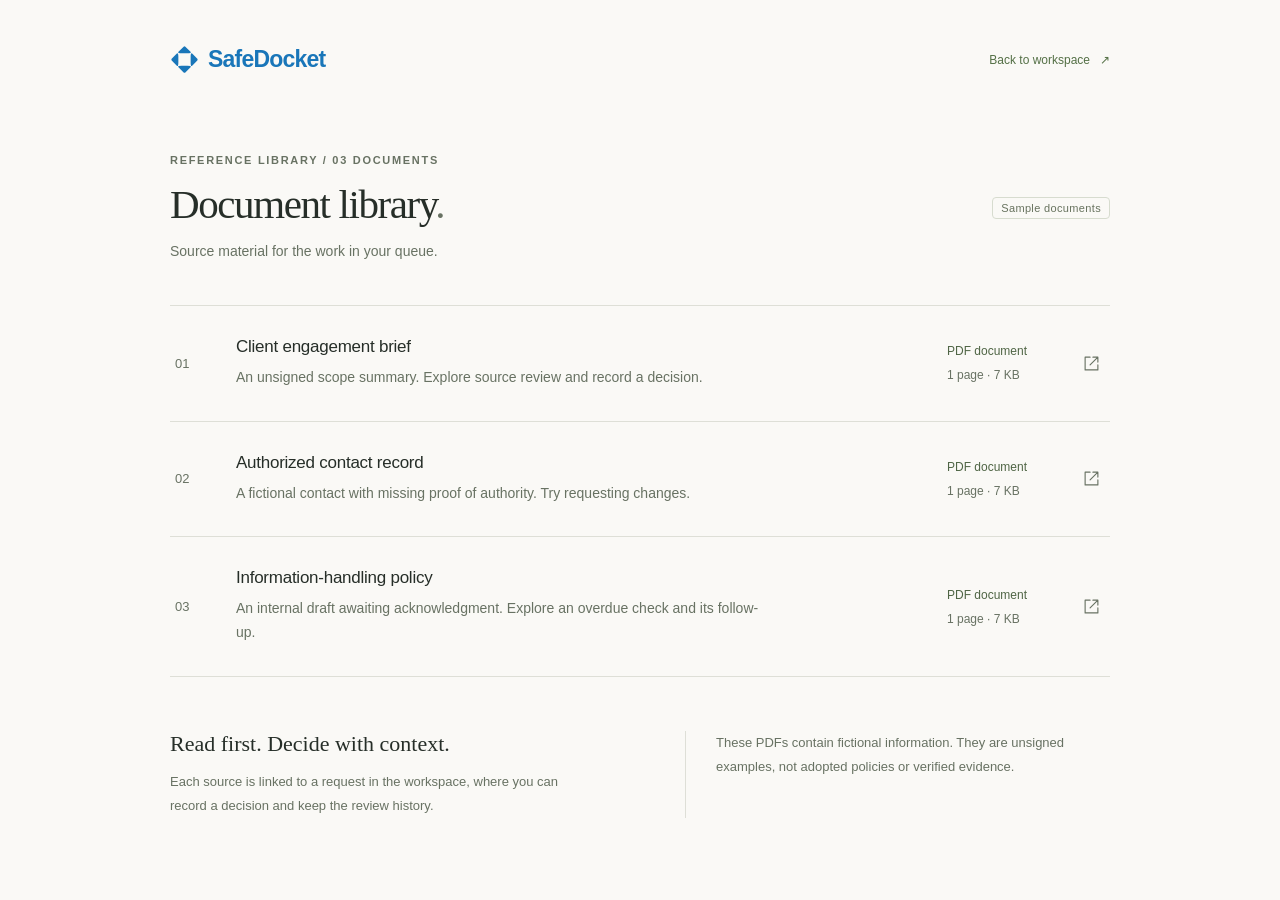
==== commit 6a415124: "Restore the original approved blue Clearpoint symbol" ====
--- a/samples/index.html
+++ b/samples/index.html
@@ -1 +1 @@
-<!doctype html><html lang="en"><head><meta charset="utf-8"><meta name="viewport" content="width=device-width,initial-scale=1"><meta name="color-scheme" content="light"><meta name="referrer" content="no-referrer"><title>SafeDocket — Document library</title><link rel="icon" href="../brand/favicon.svg"><link rel="stylesheet" href="../styles.css?v=52c4a082925a"></head><body class="library-page"><main class="library-shell"><header class="library-top"><a class="brand" href="../" aria-label="SafeDocket home"><svg viewBox="0 0 32 32" aria-hidden="true"><path d="M8 4h11l6 6v18H8z M19 4v7h6 M12 18l3 3 6-7" fill="none" stroke="currentColor" stroke-width="1.8" stroke-linecap="round" stroke-linejoin="round"/></svg><span>SafeDocket</span></a><a class="inline-link" href="../">Back to workspace <span aria-hidden="true">↗</span></a></header><header class="page-heading"><div><p class="page-kicker">REFERENCE LIBRARY / 03 DOCUMENTS</p><h1>Document library<span class="heading-dot">.</span></h1><p class="page-description">Source material for the work in your queue.</p></div><span class="demo-label">Sample documents</span></header><div class="library-list"><a class="library-document" href="./sample-engagement-brief.pdf" target="_blank" rel="noopener noreferrer"><span class="library-number">01</span><div><h2>Client engagement brief</h2><p>An unsigned scope summary. Explore source review and record a decision.</p></div><span class="library-file-meta"><strong>PDF document</strong>1 page · 7 KB</span><svg class="icon" viewBox="0 0 24 24" fill="none" stroke="currentColor" stroke-width="1.6" stroke-linecap="round" stroke-linejoin="round" aria-hidden="true"><path d="M14 3h7v7 M21 3 10 14 M10 3H3v18h18v-7"/></svg></a><a class="library-document" href="./sample-authority-record.pdf" target="_blank" rel="noopener noreferrer"><span class="library-number">02</span><div><h2>Authorized contact record</h2><p>A fictional contact with missing proof of authority. Try requesting changes.</p></div><span class="library-file-meta"><strong>PDF document</strong>1 page · 7 KB</span><svg class="icon" viewBox="0 0 24 24" fill="none" stroke="currentColor" stroke-width="1.6" stroke-linecap="round" stroke-linejoin="round" aria-hidden="true"><path d="M14 3h7v7 M21 3 10 14 M10 3H3v18h18v-7"/></svg></a><a class="library-document" href="./sample-information-policy.pdf" target="_blank" rel="noopener noreferrer"><span class="library-number">03</span><div><h2>Information-handling policy</h2><p>An internal draft awaiting acknowledgment. Explore an overdue check and its follow-up.</p></div><span class="library-file-meta"><strong>PDF document</strong>1 page · 7 KB</span><svg class="icon" viewBox="0 0 24 24" fill="none" stroke="currentColor" stroke-width="1.6" stroke-linecap="round" stroke-linejoin="round" aria-hidden="true"><path d="M14 3h7v7 M21 3 10 14 M10 3H3v18h18v-7"/></svg></a></div><footer class="library-footer"><div><h2>Read first. Decide with context.</h2><p>Each source is linked to a request in the workspace, where you can record a decision and keep the review history.</p></div><p>These PDFs contain fictional information. They are unsigned examples, not adopted policies or verified evidence.</p></footer></main></body></html>
+<!doctype html><html lang="en"><head><meta charset="utf-8"><meta name="viewport" content="width=device-width,initial-scale=1"><meta name="color-scheme" content="light"><meta name="referrer" content="no-referrer"><title>SafeDocket — Document library</title><link rel="icon" href="../brand/favicon.svg?v=9bbdd194230a"><link rel="stylesheet" href="../styles.css?v=210a56d27a37"></head><body class="library-page"><main class="library-shell"><header class="library-top"><a class="brand" href="../" aria-label="SafeDocket home"><img class="brand-symbol" src="../brand/safedocket-symbol.svg?v=9bbdd194230a" width="29" height="29" alt=""><span>SafeDocket</span></a><a class="inline-link" href="../">Back to workspace <span aria-hidden="true">↗</span></a></header><header class="page-heading"><div><p class="page-kicker">REFERENCE LIBRARY / 03 DOCUMENTS</p><h1>Document library<span class="heading-dot">.</span></h1><p class="page-description">Source material for the work in your queue.</p></div><span class="demo-label">Sample documents</span></header><div class="library-list"><a class="library-document" href="./sample-engagement-brief.pdf" target="_blank" rel="noopener noreferrer"><span class="library-number">01</span><div><h2>Client engagement brief</h2><p>An unsigned scope summary. Explore source review and record a decision.</p></div><span class="library-file-meta"><strong>PDF document</strong>1 page · 7 KB</span><svg class="icon" viewBox="0 0 24 24" fill="none" stroke="currentColor" stroke-width="1.6" stroke-linecap="round" stroke-linejoin="round" aria-hidden="true"><path d="M14 3h7v7 M21 3 10 14 M10 3H3v18h18v-7"/></svg></a><a class="library-document" href="./sample-authority-record.pdf" target="_blank" rel="noopener noreferrer"><span class="library-number">02</span><div><h2>Authorized contact record</h2><p>A fictional contact with missing proof of authority. Try requesting changes.</p></div><span class="library-file-meta"><strong>PDF document</strong>1 page · 7 KB</span><svg class="icon" viewBox="0 0 24 24" fill="none" stroke="currentColor" stroke-width="1.6" stroke-linecap="round" stroke-linejoin="round" aria-hidden="true"><path d="M14 3h7v7 M21 3 10 14 M10 3H3v18h18v-7"/></svg></a><a class="library-document" href="./sample-information-policy.pdf" target="_blank" rel="noopener noreferrer"><span class="library-number">03</span><div><h2>Information-handling policy</h2><p>An internal draft awaiting acknowledgment. Explore an overdue check and its follow-up.</p></div><span class="library-file-meta"><strong>PDF document</strong>1 page · 7 KB</span><svg class="icon" viewBox="0 0 24 24" fill="none" stroke="currentColor" stroke-width="1.6" stroke-linecap="round" stroke-linejoin="round" aria-hidden="true"><path d="M14 3h7v7 M21 3 10 14 M10 3H3v18h18v-7"/></svg></a></div><footer class="library-footer"><div><h2>Read first. Decide with context.</h2><p>Each source is linked to a request in the workspace, where you can record a decision and keep the review history.</p></div><p>These PDFs contain fictional information. They are unsigned examples, not adopted policies or verified evidence.</p></footer></main></body></html>
--- a/styles.css
+++ b/styles.css
@@ -1,5 +1,5 @@
 :root{color-scheme:light;--paper:#faf9f6;--surface:#fff;--rail:#f0f1eb;--ink:#262e28;--muted:#687263;--line:#dedfd7;--accent:#344c3d;--accent-soft:#e6ebe1;--amber:#93642d;--red:#ac4c3a;--sans:'Avenir Next',Avenir,'Segoe UI',sans-serif;font-family:var(--sans);font-size:16px;color:var(--ink);background:var(--paper);font-synthesis:none}*{box-sizing:border-box}body{margin:0;background:var(--paper)}[hidden]{display:none!important}a{color:inherit;text-decoration:none}button,input,textarea,select{font:inherit}button,a{touch-action:manipulation}button{cursor:pointer}button{color:inherit}button:disabled{cursor:not-allowed;opacity:.5}a:focus-visible,button:focus-visible,input:focus-visible,select:focus-visible,textarea:focus-visible{outline:2px solid #78957b;outline-offset:4px}button:focus:not(:focus-visible){outline:none}h1,h2,h3,p{margin:0}svg{flex-shrink:0}.icon{width:18px;height:18px;fill:none;stroke:currentColor;stroke-width:1.6;stroke-linecap:round;stroke-linejoin:round}.skip-link{position:fixed;top:10px;left:10px;z-index:200;padding:12px;background:var(--ink);color:#fff;transform:translateY(-160%)}.skip-link:focus{transform:none}.app{min-height:100dvh;display:grid;grid-template-columns:224px minmax(0,1fr)}
-.sidebar{position:sticky;top:0;height:100dvh;background:var(--rail);border-right:1px solid var(--line);display:flex;flex-direction:column;padding:35px 18px 20px}.brand{display:flex;align-items:center;gap:9px;padding:0 13px;color:var(--accent);margin-bottom:43px}.brand svg{width:25px;height:29px;flex-shrink:0}.brand span{font-weight:650;font-size:23px;letter-spacing:-.8px;line-height:1}.workspace{display:flex;align-items:center;gap:10px;padding:14px 8px;border-top:1px solid var(--line);border-bottom:1px solid var(--line);margin-bottom:32px}.org-avatar{width:30px;height:30px;display:grid;place-items:center;background:#e2e5dc;border:1px solid #d4d8cc;border-radius:4px;font-size:14px;font-weight:600}.workspace strong{font-weight:600;font-size:13px;display:block;max-width:140px;overflow:hidden;text-overflow:ellipsis;white-space:nowrap}.workspace small{display:block;color:var(--muted);font-size:12px;margin-top:3px}.nav-label{font-size:11px;letter-spacing:1.6px;font-weight:600;color:var(--muted);margin:0 13px 12px}#nav{display:flex;flex-direction:column;gap:5px}.nav-item{display:flex;align-items:center;gap:12px;padding:11px 13px;font-size:14px;color:#6d7569;border-radius:5px;font-weight:500}.nav-item .icon{width:17px;height:17px}.nav-item:hover{background:#e9ece3;color:var(--ink)}.nav-item.active{background:#e0e6d9;color:#314b37;font-weight:650}.sidebar-library{margin-top:26px;padding-top:18px;border-top:1px solid var(--line)}.sidebar-library>a{display:flex;gap:12px;align-items:center;padding:10px 13px;font-size:13px;color:#737b6d}.sidebar-library>a>span{margin-left:auto;color:var(--muted);font-size:12px}.sidebar-bottom{margin-top:auto;padding-top:36px}.profile{display:flex;gap:10px;align-items:center;padding:0 9px}.avatar{height:30px;min-width:30px;border-radius:50%;display:inline-grid;place-items:center;font-size:11px;letter-spacing:.2px;font-weight:600;color:#526248;background:#dfe4d7}.profile strong{font-size:12px;font-weight:600;display:block}.profile small{display:block;font-size:11px;margin-top:4px;color:var(--muted)}.sidebar-foot{display:flex;flex-direction:column;gap:8px;align-items:flex-start;border-top:1px solid var(--line);margin-top:21px;padding:18px 10px 0;font-size:11px;color:var(--muted)}.sidebar-foot button{background:none;border:0;padding:0;color:#5f6e55;font-size:12px;text-decoration:underline;text-underline-offset:4px}.advanced-nav{display:none}
+.sidebar{position:sticky;top:0;height:100dvh;background:var(--rail);border-right:1px solid var(--line);display:flex;flex-direction:column;padding:35px 18px 20px}.brand{display:flex;align-items:center;gap:9px;padding:0 13px;color:#1976b9;margin-bottom:43px}.brand-symbol{width:29px;height:29px;flex-shrink:0;object-fit:contain}.brand span{font-weight:650;font-size:23px;letter-spacing:-.8px;line-height:1}.workspace{display:flex;align-items:center;gap:10px;padding:14px 8px;border-top:1px solid var(--line);border-bottom:1px solid var(--line);margin-bottom:32px}.org-avatar{width:30px;height:30px;display:grid;place-items:center;background:#e2e5dc;border:1px solid #d4d8cc;border-radius:4px;font-size:14px;font-weight:600}.workspace strong{font-weight:600;font-size:13px;display:block;max-width:140px;overflow:hidden;text-overflow:ellipsis;white-space:nowrap}.workspace small{display:block;color:var(--muted);font-size:12px;margin-top:3px}.nav-label{font-size:11px;letter-spacing:1.6px;font-weight:600;color:var(--muted);margin:0 13px 12px}#nav{display:flex;flex-direction:column;gap:5px}.nav-item{display:flex;align-items:center;gap:12px;padding:11px 13px;font-size:14px;color:#6d7569;border-radius:5px;font-weight:500}.nav-item .icon{width:17px;height:17px}.nav-item:hover{background:#e9ece3;color:var(--ink)}.nav-item.active{background:#e0e6d9;color:#314b37;font-weight:650}.sidebar-library{margin-top:26px;padding-top:18px;border-top:1px solid var(--line)}.sidebar-library>a{display:flex;gap:12px;align-items:center;padding:10px 13px;font-size:13px;color:#737b6d}.sidebar-library>a>span{margin-left:auto;color:var(--muted);font-size:12px}.sidebar-bottom{margin-top:auto;padding-top:36px}.profile{display:flex;gap:10px;align-items:center;padding:0 9px}.avatar{height:30px;min-width:30px;border-radius:50%;display:inline-grid;place-items:center;font-size:11px;letter-spacing:.2px;font-weight:600;color:#526248;background:#dfe4d7}.profile strong{font-size:12px;font-weight:600;display:block}.profile small{display:block;font-size:11px;margin-top:4px;color:var(--muted)}.sidebar-foot{display:flex;flex-direction:column;gap:8px;align-items:flex-start;border-top:1px solid var(--line);margin-top:21px;padding:18px 10px 0;font-size:11px;color:var(--muted)}.sidebar-foot button{background:none;border:0;padding:0;color:#5f6e55;font-size:12px;text-decoration:underline;text-underline-offset:4px}.advanced-nav{display:none}
 .main-shell{min-width:0;display:flex;flex-direction:column}.topbar{height:76px;flex-shrink:0;display:flex;align-items:center;justify-content:space-between;padding:0 44px;border-bottom:1px solid var(--line);gap:20px;background:var(--paper)}.breadcrumb{display:flex;align-items:center;gap:13px;font-size:13px;color:var(--muted)}.breadcrumb strong{color:#4f584c;font-weight:500}.crumb-separator{color:var(--muted)}.topbar-end{display:flex;gap:18px;align-items:center}.local-status{display:flex;align-items:center;gap:6px;font-size:12px;color:var(--muted)}.local-status i{height:5px;width:5px;background:#859777;border-radius:50%}.demo-label{border:1px solid #d7dccf;color:#67725e;border-radius:4px;padding:4px 8px;font-size:11px;letter-spacing:.35px}.menu-toggle{display:none!important}#main{padding:48px 44px 70px;max-width:1320px;width:100%;margin:0 auto;outline:0;flex:1}.page-heading{display:flex;gap:24px;align-items:center;justify-content:space-between;margin-bottom:38px}.page-kicker{font-size:11px;letter-spacing:1.7px;text-transform:uppercase;color:var(--muted);font-weight:550;margin-bottom:14px}.page-heading h1{font-family:Georgia,'Times New Roman',serif;font-size:41px;font-weight:400;line-height:1.18;letter-spacing:-1.4px}.heading-dot{color:var(--muted)}.page-description{font-size:14px;color:var(--muted);line-height:1.6;margin-top:12px}.btn,.button{display:inline-flex;justify-content:center;align-items:center;gap:8px;min-height:36px;padding:9px 13px;border:1px solid #d7dcd0;border-radius:4px;background:#fff;color:#4f5d47;font-size:13px;font-weight:550;line-height:1.3;white-space:nowrap}.btn .icon{width:15px;height:15px}.btn:hover,.button:hover{background:#f0f3eb;border-color:#bac6b1}.btn.primary{background:var(--accent);border-color:var(--accent);color:#fff}.btn.primary:hover{background:#263f2e;border-color:#263f2e}.page-heading>.btn{margin-top:19px}.workspace-totals{display:grid;grid-template-columns:1fr 1fr 1fr 1.3fr;border-top:1px solid var(--line);border-bottom:1px solid var(--line);padding:26px 0;margin-bottom:41px}.workspace-totals>div{padding:0 26px;border-right:1px solid var(--line)}.workspace-totals>div:first-child{padding-left:0}.workspace-totals>div:last-child{border:0;padding-right:0}.workspace-totals span{display:block;font-size:12px;color:var(--muted)}.workspace-totals strong{display:block;font-family:Georgia,'Times New Roman',serif;font-weight:400;font-size:35px;line-height:1;margin-top:14px;font-variant-numeric:tabular-nums;letter-spacing:-1px}.workspace-totals strong.total-overdue{color:var(--red)}.workspace-totals .summary-caption{display:flex;flex-direction:column;justify-content:center;align-items:flex-end;gap:12px}.summary-caption a{display:flex;align-items:center;gap:12px;font-size:12px;color:#4f6446}.summary-caption .icon{width:14px;height:14px}
 .desk-layout{display:grid;grid-template-columns:minmax(0,1fr) 235px;gap:34px;align-items:start}.queue-panel{min-width:0;background:var(--surface);border:1px solid var(--line);border-radius:6px;overflow:hidden}.table-tabs{display:flex;gap:24px;padding:0 22px;border-bottom:1px solid var(--line);min-height:56px;align-items:stretch;overflow-x:auto;scrollbar-width:none}.tab{background:none;border:0;border-bottom:2px solid transparent;padding:18px 0 16px;display:flex;gap:7px;align-items:center;white-space:nowrap;font-size:12px;font-weight:500;color:var(--muted)}.tab span{font-size:11px;background:#f0f1ed;color:var(--muted);padding:2px 5px;border-radius:3px;line-height:1}.tab.active{color:#344d37;border-bottom-color:#455f42;font-weight:650}.tab.active span{background:#e8ede1;color:#4e6542}.list-caption{display:flex;justify-content:space-between;font-size:11px;color:var(--muted);padding:15px 22px;background:#fdfdfb}.work-row{width:100%;display:grid;grid-template-columns:31px minmax(135px,1fr) 112px 66px 15px;align-items:center;gap:13px;text-align:left;border:0;border-top:1px solid #eceee6;background:var(--surface);padding:24px 21px;min-height:99px;color:var(--ink)}.work-row:hover{background:#f8faf4}.document-symbol{width:31px;height:38px;display:inline-flex;align-items:center;justify-content:center;border:1px solid #e2e5db;border-radius:3px;background:#f9faf6;color:var(--muted)}.document-symbol>.icon{height:19px;width:19px}.work-title{min-width:0;display:block}.work-title strong{display:block;font-size:14px;font-weight:550;line-height:1.5}.work-title small{display:block;font-size:12px;color:var(--muted);margin-top:6px}.work-state{font-size:11px;color:var(--muted);display:flex;align-items:center;gap:6px;line-height:1.5}.work-state i{width:4px;height:4px;flex-shrink:0;border-radius:50%;background:currentColor}.work-state.review{color:#8e6c36}.work-state.overdue,.work-date.overdue{color:#ac5440}.work-state.complete{color:#4b7245}.work-date{font-size:12px;color:#5d6953;line-height:1.4;font-variant-numeric:tabular-nums}.work-date small{display:block;font-size:10px;color:var(--muted);margin-top:5px}.row-arrow{display:flex;color:var(--muted)}.row-arrow>.icon{width:14px}.work-row:hover .row-arrow{color:#405d36}.list-footer{display:flex;justify-content:space-between;gap:15px;padding:18px 22px;background:#fdfdfb;border-top:1px solid #eceee6;font-size:11px;color:var(--muted);line-height:1.5}.list-footer a{display:flex;align-items:center;gap:7px;white-space:nowrap;color:#5b7050}.list-footer .icon{width:13px;height:13px}.reference-rail{padding-top:2px}.rail-heading{display:flex;align-items:center;justify-content:space-between;margin-bottom:9px}.rail-heading h2{font-size:14px;font-weight:600;letter-spacing:-.1px}.rail-heading>span{font-size:11px;color:var(--muted)}.rail-intro{font-size:12px;color:var(--muted);line-height:1.6}.rail-files{margin-top:23px;border-top:1px solid var(--line)}.rail-file{display:flex;align-items:center;gap:10px;padding:18px 0;border-bottom:1px solid var(--line)}.pdf-mark{font-size:9px;letter-spacing:.3px;padding:8px 4px;border:1px solid #d9ded0;border-radius:2px;color:var(--muted);background:#f4f5ef}.rail-file>span:nth-child(2){flex:1}.rail-file strong{font-size:12px;font-weight:550;display:block}.rail-file small{display:block;font-size:10px;color:var(--muted);margin-top:5px}.rail-file>.icon{width:11px;height:11px;color:var(--muted)}.inline-link{display:inline-flex;align-items:center;gap:10px;font-size:12px;color:#547046}.inline-link>.icon{width:14px;height:14px}.reference-rail>.inline-link{margin-top:19px}.demo-note{padding-top:37px;margin-top:23px}.note-rule{display:block;width:24px;height:2px;background:#a1ad8b;margin-bottom:17px}.demo-note h3{font-family:Georgia,serif;font-size:19px;line-height:1.3;font-weight:400;color:#5d6b50}.demo-note p{font-size:12px;color:var(--muted);line-height:1.85;margin-top:11px}.demo-note .note-foot{font-size:11px;color:var(--muted);margin-top:17px}.queue-empty{text-align:center;padding:60px 28px;color:var(--muted)}.queue-empty>.icon{width:23px;height:23px;color:var(--muted);margin-bottom:18px}.queue-empty h3{font-family:Georgia,serif;font-size:22px;font-weight:400;margin-bottom:10px}.queue-empty p{font-size:13px;line-height:1.8;max-width:330px;margin:0 auto;color:var(--muted)}.page-footer{max-width:1320px;width:100%;margin:0 auto;display:flex;justify-content:space-between;padding:20px 44px 29px;color:var(--muted);font-size:11px;gap:20px}.page-footer i{font-style:normal;margin:0 6px}.environment-label{border:0;padding:0;font-size:11px;color:var(--muted);background:none}
 .record-toolbar{padding:17px 22px;display:flex;justify-content:space-between;align-items:center;gap:20px}.record-toolbar>span{font-size:11px;color:var(--muted)}.record-search{display:flex;align-items:center;gap:10px;color:var(--muted)}.record-search .icon{width:15px;height:15px}.record-search input{border:0;background:none;padding:5px 0;min-width:210px;font-size:12px;color:var(--ink)}.record-search input::placeholder{color:var(--muted)}.search-empty{padding:28px;color:var(--muted);font-size:14px}.directory-caption{display:grid;grid-template-columns:1.3fr 1fr 110px;gap:22px;padding:20px 30px;font-size:10px;letter-spacing:.9px;color:var(--muted);background:#fcfdf9}.client-row{width:100%;display:grid;grid-template-columns:1.3fr 1fr 80px 14px;gap:22px;align-items:center;background:#fff;border:0;border-top:1px solid #eceee6;padding:27px 30px;text-align:left}.client-row:hover{background:#f8faf4}.client-identity{display:flex;align-items:center;gap:15px}.client-monogram{width:38px;height:38px;border-radius:5px;display:grid;place-items:center;background:#ecefe5;border:1px solid #e1e5d6;color:#6a7b59;font-size:13px;font-family:Georgia,serif}.client-row strong{font-size:14px;display:block;font-weight:550}.client-row small{font-size:11px;color:var(--muted);display:block;margin-top:6px}.client-contact{font-size:12px;color:#6d7c5b}.client-open{font-size:20px;font-family:Georgia,serif;color:#667853}.client-open small{font-family:var(--sans);display:none}.client-row>.icon{width:13px;height:13px;color:var(--muted)}.activity-list{border-top:1px solid var(--line)}.activity-row{display:flex;align-items:start;gap:22px;padding:26px 0;border-bottom:1px solid var(--line)}.activity-dot{width:30px;height:30px;border:1px solid #dce1d1;border-radius:50%;display:grid;place-items:center;background:#f1f4e9;color:var(--muted)}.activity-dot .icon{width:14px;height:14px}.activity-row>div{flex:1}.activity-row p{font-size:14px;line-height:1.65}.activity-row div>span{display:block;margin-top:7px;color:var(--muted);font-size:12px}.activity-row i{font-style:normal;margin:0 8px}.activity-row>small{font-size:11px;color:var(--muted);padding-top:5px}.settings-layout{display:grid;grid-template-columns:1fr 1fr;gap:50px}.settings-section{border-top:1px solid var(--line);padding-top:24px}.section-title{display:flex;align-items:center;gap:14px;margin-bottom:27px}.section-title span{font-size:11px;color:var(--muted)}.section-title h2{font-weight:550;font-size:16px}.settings-values{margin:0}.settings-values>div{display:grid;grid-template-columns:140px 1fr;gap:20px;padding:16px 0;border-bottom:1px solid #e9ecdf}.settings-values dt{font-size:13px;color:var(--muted)}.settings-values dd{font-size:13px;margin:0;color:#495c3a;overflow-wrap:anywhere}.settings-section>p{font-size:14px;line-height:1.8;color:var(--muted);margin-bottom:17px}.settings-section .quiet-note{font-size:12px;color:var(--muted);border-top:1px solid var(--line);padding-top:22px;margin-top:28px}
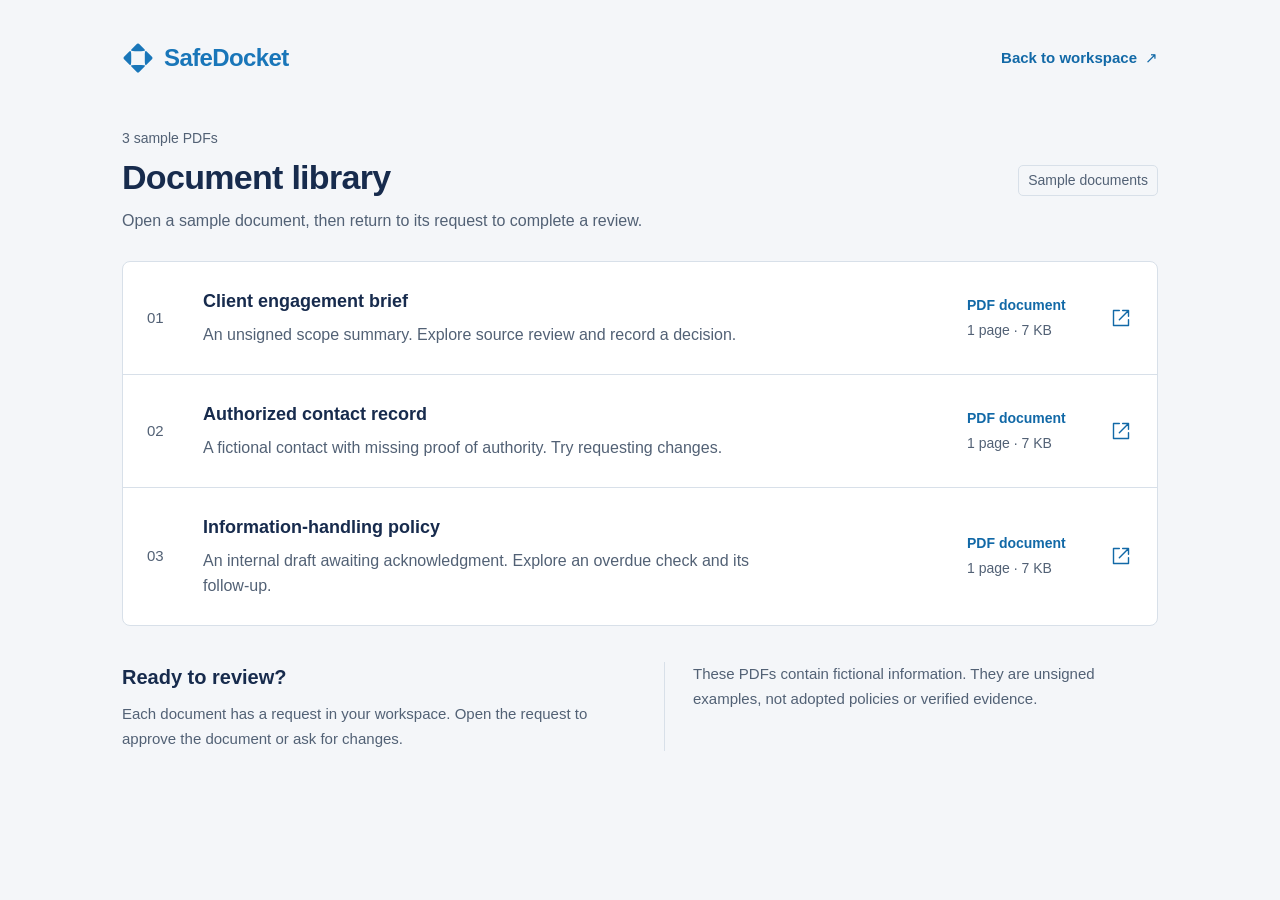
==== commit 1cc6780a: "Make SafeDocket easier to read and act on" ====
--- a/samples/index.html
+++ b/samples/index.html
@@ -1 +1 @@
-<!doctype html><html lang="en"><head><meta charset="utf-8"><meta name="viewport" content="width=device-width,initial-scale=1"><meta name="color-scheme" content="light"><meta name="referrer" content="no-referrer"><title>SafeDocket — Document library</title><link rel="icon" href="../brand/favicon.svg?v=9bbdd194230a"><link rel="stylesheet" href="../styles.css?v=210a56d27a37"></head><body class="library-page"><main class="library-shell"><header class="library-top"><a class="brand" href="../" aria-label="SafeDocket home"><img class="brand-symbol" src="../brand/safedocket-symbol.svg?v=9bbdd194230a" width="29" height="29" alt=""><span>SafeDocket</span></a><a class="inline-link" href="../">Back to workspace <span aria-hidden="true">↗</span></a></header><header class="page-heading"><div><p class="page-kicker">REFERENCE LIBRARY / 03 DOCUMENTS</p><h1>Document library<span class="heading-dot">.</span></h1><p class="page-description">Source material for the work in your queue.</p></div><span class="demo-label">Sample documents</span></header><div class="library-list"><a class="library-document" href="./sample-engagement-brief.pdf" target="_blank" rel="noopener noreferrer"><span class="library-number">01</span><div><h2>Client engagement brief</h2><p>An unsigned scope summary. Explore source review and record a decision.</p></div><span class="library-file-meta"><strong>PDF document</strong>1 page · 7 KB</span><svg class="icon" viewBox="0 0 24 24" fill="none" stroke="currentColor" stroke-width="1.6" stroke-linecap="round" stroke-linejoin="round" aria-hidden="true"><path d="M14 3h7v7 M21 3 10 14 M10 3H3v18h18v-7"/></svg></a><a class="library-document" href="./sample-authority-record.pdf" target="_blank" rel="noopener noreferrer"><span class="library-number">02</span><div><h2>Authorized contact record</h2><p>A fictional contact with missing proof of authority. Try requesting changes.</p></div><span class="library-file-meta"><strong>PDF document</strong>1 page · 7 KB</span><svg class="icon" viewBox="0 0 24 24" fill="none" stroke="currentColor" stroke-width="1.6" stroke-linecap="round" stroke-linejoin="round" aria-hidden="true"><path d="M14 3h7v7 M21 3 10 14 M10 3H3v18h18v-7"/></svg></a><a class="library-document" href="./sample-information-policy.pdf" target="_blank" rel="noopener noreferrer"><span class="library-number">03</span><div><h2>Information-handling policy</h2><p>An internal draft awaiting acknowledgment. Explore an overdue check and its follow-up.</p></div><span class="library-file-meta"><strong>PDF document</strong>1 page · 7 KB</span><svg class="icon" viewBox="0 0 24 24" fill="none" stroke="currentColor" stroke-width="1.6" stroke-linecap="round" stroke-linejoin="round" aria-hidden="true"><path d="M14 3h7v7 M21 3 10 14 M10 3H3v18h18v-7"/></svg></a></div><footer class="library-footer"><div><h2>Read first. Decide with context.</h2><p>Each source is linked to a request in the workspace, where you can record a decision and keep the review history.</p></div><p>These PDFs contain fictional information. They are unsigned examples, not adopted policies or verified evidence.</p></footer></main></body></html>
+<!doctype html><html lang="en"><head><meta charset="utf-8"><meta name="viewport" content="width=device-width,initial-scale=1"><meta name="color-scheme" content="light"><meta name="referrer" content="no-referrer"><title>SafeDocket — Document library</title><link rel="icon" href="../brand/favicon.svg?v=9bbdd194230a"><link rel="stylesheet" href="../styles.css?v=67b3c3131f55"></head><body class="library-page"><main class="library-shell"><header class="library-top"><a class="brand" href="../" aria-label="SafeDocket home"><img class="brand-symbol" src="../brand/safedocket-symbol.svg?v=9bbdd194230a" width="29" height="29" alt=""><span>SafeDocket</span></a><a class="inline-link" href="../">Back to workspace <span aria-hidden="true">↗</span></a></header><header class="page-heading"><div><p class="page-kicker">3 sample PDFs</p><h1>Document library</h1><p class="page-description">Open a sample document, then return to its request to complete a review.</p></div><span class="demo-label">Sample documents</span></header><div class="library-list"><a class="library-document" href="./sample-engagement-brief.pdf" target="_blank" rel="noopener noreferrer"><span class="library-number">01</span><div><h2>Client engagement brief</h2><p>An unsigned scope summary. Explore source review and record a decision.</p></div><span class="library-file-meta"><strong>PDF document</strong>1 page · 7 KB</span><svg class="icon" viewBox="0 0 24 24" fill="none" stroke="currentColor" stroke-width="1.6" stroke-linecap="round" stroke-linejoin="round" aria-hidden="true"><path d="M14 3h7v7 M21 3 10 14 M10 3H3v18h18v-7"/></svg></a><a class="library-document" href="./sample-authority-record.pdf" target="_blank" rel="noopener noreferrer"><span class="library-number">02</span><div><h2>Authorized contact record</h2><p>A fictional contact with missing proof of authority. Try requesting changes.</p></div><span class="library-file-meta"><strong>PDF document</strong>1 page · 7 KB</span><svg class="icon" viewBox="0 0 24 24" fill="none" stroke="currentColor" stroke-width="1.6" stroke-linecap="round" stroke-linejoin="round" aria-hidden="true"><path d="M14 3h7v7 M21 3 10 14 M10 3H3v18h18v-7"/></svg></a><a class="library-document" href="./sample-information-policy.pdf" target="_blank" rel="noopener noreferrer"><span class="library-number">03</span><div><h2>Information-handling policy</h2><p>An internal draft awaiting acknowledgment. Explore an overdue check and its follow-up.</p></div><span class="library-file-meta"><strong>PDF document</strong>1 page · 7 KB</span><svg class="icon" viewBox="0 0 24 24" fill="none" stroke="currentColor" stroke-width="1.6" stroke-linecap="round" stroke-linejoin="round" aria-hidden="true"><path d="M14 3h7v7 M21 3 10 14 M10 3H3v18h18v-7"/></svg></a></div><footer class="library-footer"><div><h2>Ready to review?</h2><p>Each document has a request in your workspace. Open the request to approve the document or ask for changes.</p></div><p>These PDFs contain fictional information. They are unsigned examples, not adopted policies or verified evidence.</p></footer></main></body></html>
--- a/styles.css
+++ b/styles.css
@@ -1,13 +1,365 @@
-:root{color-scheme:light;--paper:#faf9f6;--surface:#fff;--rail:#f0f1eb;--ink:#262e28;--muted:#687263;--line:#dedfd7;--accent:#344c3d;--accent-soft:#e6ebe1;--amber:#93642d;--red:#ac4c3a;--sans:'Avenir Next',Avenir,'Segoe UI',sans-serif;font-family:var(--sans);font-size:16px;color:var(--ink);background:var(--paper);font-synthesis:none}*{box-sizing:border-box}body{margin:0;background:var(--paper)}[hidden]{display:none!important}a{color:inherit;text-decoration:none}button,input,textarea,select{font:inherit}button,a{touch-action:manipulation}button{cursor:pointer}button{color:inherit}button:disabled{cursor:not-allowed;opacity:.5}a:focus-visible,button:focus-visible,input:focus-visible,select:focus-visible,textarea:focus-visible{outline:2px solid #78957b;outline-offset:4px}button:focus:not(:focus-visible){outline:none}h1,h2,h3,p{margin:0}svg{flex-shrink:0}.icon{width:18px;height:18px;fill:none;stroke:currentColor;stroke-width:1.6;stroke-linecap:round;stroke-linejoin:round}.skip-link{position:fixed;top:10px;left:10px;z-index:200;padding:12px;background:var(--ink);color:#fff;transform:translateY(-160%)}.skip-link:focus{transform:none}.app{min-height:100dvh;display:grid;grid-template-columns:224px minmax(0,1fr)}
-.sidebar{position:sticky;top:0;height:100dvh;background:var(--rail);border-right:1px solid var(--line);display:flex;flex-direction:column;padding:35px 18px 20px}.brand{display:flex;align-items:center;gap:9px;padding:0 13px;color:#1976b9;margin-bottom:43px}.brand-symbol{width:29px;height:29px;flex-shrink:0;object-fit:contain}.brand span{font-weight:650;font-size:23px;letter-spacing:-.8px;line-height:1}.workspace{display:flex;align-items:center;gap:10px;padding:14px 8px;border-top:1px solid var(--line);border-bottom:1px solid var(--line);margin-bottom:32px}.org-avatar{width:30px;height:30px;display:grid;place-items:center;background:#e2e5dc;border:1px solid #d4d8cc;border-radius:4px;font-size:14px;font-weight:600}.workspace strong{font-weight:600;font-size:13px;display:block;max-width:140px;overflow:hidden;text-overflow:ellipsis;white-space:nowrap}.workspace small{display:block;color:var(--muted);font-size:12px;margin-top:3px}.nav-label{font-size:11px;letter-spacing:1.6px;font-weight:600;color:var(--muted);margin:0 13px 12px}#nav{display:flex;flex-direction:column;gap:5px}.nav-item{display:flex;align-items:center;gap:12px;padding:11px 13px;font-size:14px;color:#6d7569;border-radius:5px;font-weight:500}.nav-item .icon{width:17px;height:17px}.nav-item:hover{background:#e9ece3;color:var(--ink)}.nav-item.active{background:#e0e6d9;color:#314b37;font-weight:650}.sidebar-library{margin-top:26px;padding-top:18px;border-top:1px solid var(--line)}.sidebar-library>a{display:flex;gap:12px;align-items:center;padding:10px 13px;font-size:13px;color:#737b6d}.sidebar-library>a>span{margin-left:auto;color:var(--muted);font-size:12px}.sidebar-bottom{margin-top:auto;padding-top:36px}.profile{display:flex;gap:10px;align-items:center;padding:0 9px}.avatar{height:30px;min-width:30px;border-radius:50%;display:inline-grid;place-items:center;font-size:11px;letter-spacing:.2px;font-weight:600;color:#526248;background:#dfe4d7}.profile strong{font-size:12px;font-weight:600;display:block}.profile small{display:block;font-size:11px;margin-top:4px;color:var(--muted)}.sidebar-foot{display:flex;flex-direction:column;gap:8px;align-items:flex-start;border-top:1px solid var(--line);margin-top:21px;padding:18px 10px 0;font-size:11px;color:var(--muted)}.sidebar-foot button{background:none;border:0;padding:0;color:#5f6e55;font-size:12px;text-decoration:underline;text-underline-offset:4px}.advanced-nav{display:none}
-.main-shell{min-width:0;display:flex;flex-direction:column}.topbar{height:76px;flex-shrink:0;display:flex;align-items:center;justify-content:space-between;padding:0 44px;border-bottom:1px solid var(--line);gap:20px;background:var(--paper)}.breadcrumb{display:flex;align-items:center;gap:13px;font-size:13px;color:var(--muted)}.breadcrumb strong{color:#4f584c;font-weight:500}.crumb-separator{color:var(--muted)}.topbar-end{display:flex;gap:18px;align-items:center}.local-status{display:flex;align-items:center;gap:6px;font-size:12px;color:var(--muted)}.local-status i{height:5px;width:5px;background:#859777;border-radius:50%}.demo-label{border:1px solid #d7dccf;color:#67725e;border-radius:4px;padding:4px 8px;font-size:11px;letter-spacing:.35px}.menu-toggle{display:none!important}#main{padding:48px 44px 70px;max-width:1320px;width:100%;margin:0 auto;outline:0;flex:1}.page-heading{display:flex;gap:24px;align-items:center;justify-content:space-between;margin-bottom:38px}.page-kicker{font-size:11px;letter-spacing:1.7px;text-transform:uppercase;color:var(--muted);font-weight:550;margin-bottom:14px}.page-heading h1{font-family:Georgia,'Times New Roman',serif;font-size:41px;font-weight:400;line-height:1.18;letter-spacing:-1.4px}.heading-dot{color:var(--muted)}.page-description{font-size:14px;color:var(--muted);line-height:1.6;margin-top:12px}.btn,.button{display:inline-flex;justify-content:center;align-items:center;gap:8px;min-height:36px;padding:9px 13px;border:1px solid #d7dcd0;border-radius:4px;background:#fff;color:#4f5d47;font-size:13px;font-weight:550;line-height:1.3;white-space:nowrap}.btn .icon{width:15px;height:15px}.btn:hover,.button:hover{background:#f0f3eb;border-color:#bac6b1}.btn.primary{background:var(--accent);border-color:var(--accent);color:#fff}.btn.primary:hover{background:#263f2e;border-color:#263f2e}.page-heading>.btn{margin-top:19px}.workspace-totals{display:grid;grid-template-columns:1fr 1fr 1fr 1.3fr;border-top:1px solid var(--line);border-bottom:1px solid var(--line);padding:26px 0;margin-bottom:41px}.workspace-totals>div{padding:0 26px;border-right:1px solid var(--line)}.workspace-totals>div:first-child{padding-left:0}.workspace-totals>div:last-child{border:0;padding-right:0}.workspace-totals span{display:block;font-size:12px;color:var(--muted)}.workspace-totals strong{display:block;font-family:Georgia,'Times New Roman',serif;font-weight:400;font-size:35px;line-height:1;margin-top:14px;font-variant-numeric:tabular-nums;letter-spacing:-1px}.workspace-totals strong.total-overdue{color:var(--red)}.workspace-totals .summary-caption{display:flex;flex-direction:column;justify-content:center;align-items:flex-end;gap:12px}.summary-caption a{display:flex;align-items:center;gap:12px;font-size:12px;color:#4f6446}.summary-caption .icon{width:14px;height:14px}
-.desk-layout{display:grid;grid-template-columns:minmax(0,1fr) 235px;gap:34px;align-items:start}.queue-panel{min-width:0;background:var(--surface);border:1px solid var(--line);border-radius:6px;overflow:hidden}.table-tabs{display:flex;gap:24px;padding:0 22px;border-bottom:1px solid var(--line);min-height:56px;align-items:stretch;overflow-x:auto;scrollbar-width:none}.tab{background:none;border:0;border-bottom:2px solid transparent;padding:18px 0 16px;display:flex;gap:7px;align-items:center;white-space:nowrap;font-size:12px;font-weight:500;color:var(--muted)}.tab span{font-size:11px;background:#f0f1ed;color:var(--muted);padding:2px 5px;border-radius:3px;line-height:1}.tab.active{color:#344d37;border-bottom-color:#455f42;font-weight:650}.tab.active span{background:#e8ede1;color:#4e6542}.list-caption{display:flex;justify-content:space-between;font-size:11px;color:var(--muted);padding:15px 22px;background:#fdfdfb}.work-row{width:100%;display:grid;grid-template-columns:31px minmax(135px,1fr) 112px 66px 15px;align-items:center;gap:13px;text-align:left;border:0;border-top:1px solid #eceee6;background:var(--surface);padding:24px 21px;min-height:99px;color:var(--ink)}.work-row:hover{background:#f8faf4}.document-symbol{width:31px;height:38px;display:inline-flex;align-items:center;justify-content:center;border:1px solid #e2e5db;border-radius:3px;background:#f9faf6;color:var(--muted)}.document-symbol>.icon{height:19px;width:19px}.work-title{min-width:0;display:block}.work-title strong{display:block;font-size:14px;font-weight:550;line-height:1.5}.work-title small{display:block;font-size:12px;color:var(--muted);margin-top:6px}.work-state{font-size:11px;color:var(--muted);display:flex;align-items:center;gap:6px;line-height:1.5}.work-state i{width:4px;height:4px;flex-shrink:0;border-radius:50%;background:currentColor}.work-state.review{color:#8e6c36}.work-state.overdue,.work-date.overdue{color:#ac5440}.work-state.complete{color:#4b7245}.work-date{font-size:12px;color:#5d6953;line-height:1.4;font-variant-numeric:tabular-nums}.work-date small{display:block;font-size:10px;color:var(--muted);margin-top:5px}.row-arrow{display:flex;color:var(--muted)}.row-arrow>.icon{width:14px}.work-row:hover .row-arrow{color:#405d36}.list-footer{display:flex;justify-content:space-between;gap:15px;padding:18px 22px;background:#fdfdfb;border-top:1px solid #eceee6;font-size:11px;color:var(--muted);line-height:1.5}.list-footer a{display:flex;align-items:center;gap:7px;white-space:nowrap;color:#5b7050}.list-footer .icon{width:13px;height:13px}.reference-rail{padding-top:2px}.rail-heading{display:flex;align-items:center;justify-content:space-between;margin-bottom:9px}.rail-heading h2{font-size:14px;font-weight:600;letter-spacing:-.1px}.rail-heading>span{font-size:11px;color:var(--muted)}.rail-intro{font-size:12px;color:var(--muted);line-height:1.6}.rail-files{margin-top:23px;border-top:1px solid var(--line)}.rail-file{display:flex;align-items:center;gap:10px;padding:18px 0;border-bottom:1px solid var(--line)}.pdf-mark{font-size:9px;letter-spacing:.3px;padding:8px 4px;border:1px solid #d9ded0;border-radius:2px;color:var(--muted);background:#f4f5ef}.rail-file>span:nth-child(2){flex:1}.rail-file strong{font-size:12px;font-weight:550;display:block}.rail-file small{display:block;font-size:10px;color:var(--muted);margin-top:5px}.rail-file>.icon{width:11px;height:11px;color:var(--muted)}.inline-link{display:inline-flex;align-items:center;gap:10px;font-size:12px;color:#547046}.inline-link>.icon{width:14px;height:14px}.reference-rail>.inline-link{margin-top:19px}.demo-note{padding-top:37px;margin-top:23px}.note-rule{display:block;width:24px;height:2px;background:#a1ad8b;margin-bottom:17px}.demo-note h3{font-family:Georgia,serif;font-size:19px;line-height:1.3;font-weight:400;color:#5d6b50}.demo-note p{font-size:12px;color:var(--muted);line-height:1.85;margin-top:11px}.demo-note .note-foot{font-size:11px;color:var(--muted);margin-top:17px}.queue-empty{text-align:center;padding:60px 28px;color:var(--muted)}.queue-empty>.icon{width:23px;height:23px;color:var(--muted);margin-bottom:18px}.queue-empty h3{font-family:Georgia,serif;font-size:22px;font-weight:400;margin-bottom:10px}.queue-empty p{font-size:13px;line-height:1.8;max-width:330px;margin:0 auto;color:var(--muted)}.page-footer{max-width:1320px;width:100%;margin:0 auto;display:flex;justify-content:space-between;padding:20px 44px 29px;color:var(--muted);font-size:11px;gap:20px}.page-footer i{font-style:normal;margin:0 6px}.environment-label{border:0;padding:0;font-size:11px;color:var(--muted);background:none}
-.record-toolbar{padding:17px 22px;display:flex;justify-content:space-between;align-items:center;gap:20px}.record-toolbar>span{font-size:11px;color:var(--muted)}.record-search{display:flex;align-items:center;gap:10px;color:var(--muted)}.record-search .icon{width:15px;height:15px}.record-search input{border:0;background:none;padding:5px 0;min-width:210px;font-size:12px;color:var(--ink)}.record-search input::placeholder{color:var(--muted)}.search-empty{padding:28px;color:var(--muted);font-size:14px}.directory-caption{display:grid;grid-template-columns:1.3fr 1fr 110px;gap:22px;padding:20px 30px;font-size:10px;letter-spacing:.9px;color:var(--muted);background:#fcfdf9}.client-row{width:100%;display:grid;grid-template-columns:1.3fr 1fr 80px 14px;gap:22px;align-items:center;background:#fff;border:0;border-top:1px solid #eceee6;padding:27px 30px;text-align:left}.client-row:hover{background:#f8faf4}.client-identity{display:flex;align-items:center;gap:15px}.client-monogram{width:38px;height:38px;border-radius:5px;display:grid;place-items:center;background:#ecefe5;border:1px solid #e1e5d6;color:#6a7b59;font-size:13px;font-family:Georgia,serif}.client-row strong{font-size:14px;display:block;font-weight:550}.client-row small{font-size:11px;color:var(--muted);display:block;margin-top:6px}.client-contact{font-size:12px;color:#6d7c5b}.client-open{font-size:20px;font-family:Georgia,serif;color:#667853}.client-open small{font-family:var(--sans);display:none}.client-row>.icon{width:13px;height:13px;color:var(--muted)}.activity-list{border-top:1px solid var(--line)}.activity-row{display:flex;align-items:start;gap:22px;padding:26px 0;border-bottom:1px solid var(--line)}.activity-dot{width:30px;height:30px;border:1px solid #dce1d1;border-radius:50%;display:grid;place-items:center;background:#f1f4e9;color:var(--muted)}.activity-dot .icon{width:14px;height:14px}.activity-row>div{flex:1}.activity-row p{font-size:14px;line-height:1.65}.activity-row div>span{display:block;margin-top:7px;color:var(--muted);font-size:12px}.activity-row i{font-style:normal;margin:0 8px}.activity-row>small{font-size:11px;color:var(--muted);padding-top:5px}.settings-layout{display:grid;grid-template-columns:1fr 1fr;gap:50px}.settings-section{border-top:1px solid var(--line);padding-top:24px}.section-title{display:flex;align-items:center;gap:14px;margin-bottom:27px}.section-title span{font-size:11px;color:var(--muted)}.section-title h2{font-weight:550;font-size:16px}.settings-values{margin:0}.settings-values>div{display:grid;grid-template-columns:140px 1fr;gap:20px;padding:16px 0;border-bottom:1px solid #e9ecdf}.settings-values dt{font-size:13px;color:var(--muted)}.settings-values dd{font-size:13px;margin:0;color:#495c3a;overflow-wrap:anywhere}.settings-section>p{font-size:14px;line-height:1.8;color:var(--muted);margin-bottom:17px}.settings-section .quiet-note{font-size:12px;color:var(--muted);border-top:1px solid var(--line);padding-top:22px;margin-top:28px}
-.icon-button{display:inline-grid;place-items:center;width:30px;height:30px;border:0;background:transparent;color:var(--muted);border-radius:4px;padding:5px}.icon-button:hover{background:#eef2e5}.detail-dialog,.form-dialog{border:1px solid var(--line);background:#fff;color:var(--ink);padding:0;box-shadow:0 18px 70px #253b1c1c}.detail-dialog{width:640px;max-width:calc(100vw - 30px);height:100dvh;max-height:100dvh;margin:0 0 0 auto;border-right:0;border-top:0;border-bottom:0}.form-dialog{width:520px;max-width:calc(100vw - 32px);max-height:calc(100dvh - 50px);border-radius:7px}.detail-dialog::backdrop,.form-dialog::backdrop{background:#172b1638;backdrop-filter:blur(2px)}.dialog-header{padding:21px 30px;display:flex;align-items:center;justify-content:space-between;border-bottom:1px solid var(--line);font-size:13px;color:var(--muted);position:sticky;top:0;background:white;z-index:1}.dialog-header>span{font-size:13px;letter-spacing:.2px}.dialog-content{padding:30px}.dialog-content h2{font-family:Georgia,serif;font-size:30px;font-weight:400;line-height:1.2;letter-spacing:-.5px;margin:10px 0 18px}.dialog-content>p{font-size:14px;line-height:1.8;color:var(--muted);margin:14px 0}.dialog-content h3{font-size:14px;font-weight:600;margin:26px 0 14px}.drawer-kicker{font-size:12px!important;display:flex;justify-content:space-between;color:#80946d!important;margin:0 0 16px!important}.drawer-kicker span{font-size:11px;color:var(--muted)}.dialog-content .drawer-intro{margin-bottom:25px}.review-source{display:flex;align-items:center;gap:14px;border:1px solid #dce4ce;padding:18px;background:#f7f9f1;border-radius:5px;margin:24px 0}.review-source>span:nth-child(2){flex:1;min-width:0}.review-source strong{font-size:14px;font-weight:550;display:block}.review-source small{display:block;color:var(--muted);font-size:12px;margin-top:6px}.review-source>.icon{width:15px;height:15px;color:var(--muted)}.review-dates{display:grid;grid-template-columns:1fr 1fr;margin:25px 0}.review-dates>div{padding:0 25px;border-left:1px solid var(--line)}.review-dates>div:first-child{padding-left:0;border:0}.review-dates dt{font-size:11px;color:var(--muted);margin-bottom:7px}.review-dates dd{margin:0;font-size:13px;color:#647a4b}.review-section{border-top:1px solid var(--line);margin-top:25px;padding-top:1px}.review-checks>div{display:flex;align-items:center;gap:10px;padding:10px 0;border-bottom:1px solid #f0f3e9;font-size:13px;color:#637c49}.check-symbol{width:20px;height:20px;display:grid;place-items:center;border-radius:50%;background:#eef4e5;color:var(--muted)}.check-symbol .icon{width:12px;height:12px}.check-symbol.attention{background:#fbf2dd;color:var(--muted)}.check-symbol.neutral{background:#f0f3ea;color:var(--muted)}.review-checks small{margin-left:auto;color:var(--muted);font-size:11px}.review-section p{font-size:13px;line-height:1.8;color:var(--muted)}.review-section .helper{font-size:12px;margin-top:14px;color:var(--muted)}.requirement-ref{font-size:11px;color:var(--muted);display:block;margin-top:10px}.detail-actions{display:flex;align-items:center;gap:9px;flex-wrap:wrap;margin:25px 0}.review-actions{justify-content:space-between;padding:23px 0 0;border-top:1px solid var(--line);margin:30px 0 0}.field{font-size:13px;font-weight:550;display:flex;flex-direction:column;gap:9px;margin-bottom:20px;color:#586f41}.field input,.field textarea,.field select{width:100%;border:1px solid #d5dfc5;border-radius:4px;padding:11px 12px;color:#344b25;background:#fff;font-size:14px;line-height:1.5}.field textarea{resize:vertical;min-height:100px}.field input::placeholder,.field textarea::placeholder{color:var(--muted)}.form-pair{display:grid;grid-template-columns:1fr 1fr;gap:17px}.helper,.form-hint,.detail-note{font-size:12px;color:var(--muted);line-height:1.8;margin:14px 0}.form-actions{display:flex;gap:10px;align-items:center;justify-content:flex-end;border-top:1px solid var(--line);padding-top:23px;margin-top:26px}.form-error{font-size:13px;color:#ad5740;padding:12px 14px;background:#fcf2ed;border:1px solid #f1d9cc;margin:15px 0;border-radius:3px}.reset-content{padding:30px}.reset-content h2{font-family:Georgia,serif;font-size:30px;font-weight:400;margin:12px 0}.reset-content p{font-size:14px;line-height:1.8;color:var(--muted)}.form-dialog .form-actions{margin-bottom:0}.notice{font-size:13px;padding:16px;border:1px solid #e4e8d9;background:#f9faf4;color:var(--muted);line-height:1.8}.eyebrow{font-size:11px;letter-spacing:1.2px;color:var(--muted);text-transform:uppercase}.badge{display:inline-flex;padding:4px 7px;background:#f1f4e8;color:var(--muted);border-radius:3px;font-size:11px}.badge.orange{background:#faf0dd;color:var(--muted)}.badge.red{background:#fcf0ea;color:#b36349}.badge.green{background:#eaf2df;color:var(--muted)}.evidence-values{display:grid;grid-template-columns:1fr 1fr;gap:20px;margin:24px 0}.evidence-values dt{font-size:11px;color:var(--muted);margin-bottom:6px}.evidence-values dd{margin:0;font-size:13px;color:var(--muted);line-height:1.6}.firm-evidence{border:1px solid var(--line);padding:18px;margin:14px 0;background:#fbfcf8}.firm-evidence strong{font-size:13px;font-weight:550}.firm-evidence p,.firm-evidence small{font-size:12px;color:var(--muted);line-height:1.8;margin:9px 0;display:block}.firm-evidence a{font-size:12px;color:#60853f;text-decoration:underline;text-underline-offset:3px}.table-wrap{overflow:auto;border:1px solid var(--line);border-radius:4px}table{width:100%;border-collapse:collapse;text-align:left}th{font-size:10px;letter-spacing:.8px;font-weight:500;background:#fafcf6;color:var(--muted);padding:14px}td{font-size:12px;padding:16px 14px;border-top:1px solid #e7eddd;color:var(--muted)}.row-link{border:0;text-align:left;background:none;padding:0;display:flex;color:inherit}.row-link strong{font-size:13px;line-height:1.5;display:block}.row-link small{font-size:11px;display:block;color:var(--muted);margin-top:4px}.firm-starters,.relief-starters{display:grid;gap:10px;margin:20px 0}.relief-starters button{border:1px solid #d9e3c9;padding:19px;background:#fbfdf8;border-radius:4px;text-align:left;color:var(--muted)}.relief-starters strong{font-size:14px;display:block;margin-bottom:7px;font-weight:550}.relief-starters span{font-size:13px;line-height:1.6;color:var(--muted)}.relief-confirm{font-size:13px;line-height:1.7;color:var(--muted);display:flex;align-items:start;gap:9px;margin-top:20px}.relief-confirm input{margin-top:4px;accent-color:#577738}.relief-options{font-size:13px;color:var(--muted);margin:20px 0}.relief-options summary{cursor:pointer;margin-bottom:16px}.relief-draft{white-space:pre-wrap;font:11px/1.8 var(--sans);padding:21px;background:#f8faf3;border:1px solid var(--line);color:var(--muted)}.toast{position:fixed;bottom:28px;left:50%;transform:translate(-50%,15px);padding:12px 20px;border-radius:5px;background:#344c3d;color:white;opacity:0;pointer-events:none;z-index:150;font-size:13px;transition:.2s}.toast.show{opacity:1;transform:translate(-50%,0)}.auth-gate{height:100dvh;display:grid;place-items:center;font-family:Georgia,serif;font-size:22px;color:var(--muted)}.inline-link:hover,.rail-file:hover strong,.list-footer a:hover{text-decoration:underline;text-underline-offset:4px}
-@media(min-width:1700px){#main{padding-top:63px;padding-bottom:100px}.page-heading{margin-bottom:43px}.work-row{padding-top:28px;padding-bottom:28px}.workspace-totals{margin-bottom:47px}}
-@media(max-width:1200px){.app{grid-template-columns:202px minmax(0,1fr)}.sidebar{padding-left:13px;padding-right:13px}.topbar{padding:0 30px}#main{padding:37px 30px 55px}.page-footer{padding-left:30px;padding-right:30px}.desk-layout{grid-template-columns:minmax(0,1fr) 200px;gap:24px}.work-row{grid-template-columns:27px minmax(100px,1fr) 100px 52px 12px;gap:10px;padding-left:16px;padding-right:16px}.work-title strong{font-size:13px}.work-state{font-size:10px}.table-tabs{gap:19px;padding:0 17px}.summary-caption span{max-width:120px;text-align:right;line-height:1.6}}
-@media(max-width:1050px){.desk-layout{grid-template-columns:1fr}.reference-rail{display:grid;grid-template-columns:1fr 1fr;gap:0 35px;padding-top:15px}.rail-files{grid-column:1;margin-top:20px}.reference-rail>.inline-link{grid-column:1}.demo-note{grid-column:2;grid-row:1/5;margin:0;padding:0 0 0 25px;border-left:1px solid var(--line)}.rail-heading,.rail-intro{grid-column:1}.settings-layout{gap:30px}.settings-values>div{grid-template-columns:105px 1fr}.directory-caption{grid-template-columns:1.3fr 1fr 75px}.client-row{grid-template-columns:1.3fr 1fr 45px 12px;gap:14px;padding:23px 21px}.workspace-totals .summary-caption{display:none}.workspace-totals{grid-template-columns:repeat(3,1fr)}.workspace-totals>div:nth-child(3){border-right:0}.page-heading h1{font-size:38px}}
-@media(max-width:760px){.app{display:block}.sidebar{position:fixed;z-index:60;left:0;top:0;width:230px;transform:translateX(-100%);visibility:hidden;transition:transform .2s ease,visibility .2s;box-shadow:15px 0 60px #2c452418}.sidebar.open{transform:translateX(0);visibility:visible}.topbar{height:61px;padding:0 20px}.menu-toggle{display:grid!important;margin-left:-6px}.breadcrumb{gap:9px;font-size:12px}.topbar-end{gap:10px}.local-status{display:none}#main{padding:32px 22px 45px}.page-heading{gap:16px;align-items:start;margin-bottom:28px}.page-heading h1{font-size:34px;letter-spacing:-1px}.page-kicker{font-size:10px;letter-spacing:1.3px;margin-bottom:11px}.page-description{font-size:13px;max-width:230px;margin-top:10px}.page-heading>.btn{font-size:12px;min-height:33px;margin-top:30px;padding:8px 10px;gap:5px}.page-heading>.btn>.icon{width:12px;height:12px}.workspace-totals{padding:21px 0;margin-bottom:29px}.workspace-totals>div{padding:0 20px}.workspace-totals span{font-size:11px}.workspace-totals strong{font-size:29px;margin-top:13px}.work-row{grid-template-columns:27px minmax(100px,1fr) 105px 57px 12px;min-height:96px;padding:21px 17px;gap:10px}.work-title strong{font-size:13px}.work-title small{font-size:11px}.work-state{font-size:11px}.reference-rail{margin-top:18px}.page-footer{padding:15px 22px 23px;font-size:10px}.environment-label{font-size:10px}.settings-layout{grid-template-columns:1fr;gap:30px}.directory-caption{padding:17px 20px}.activity-row{gap:14px}.activity-row>small{display:none}.form-dialog{max-height:calc(100dvh - 28px)}.detail-dialog{max-width:100vw;width:100vw}.dialog-content{padding:25px}.dialog-header{padding:18px 25px}}
-@media(max-width:500px){.page-heading h1{font-size:32px}.page-description{max-width:200px}.work-row{grid-template-columns:26px minmax(0,1fr) 57px;gap:12px;padding:20px 16px}.work-title{grid-column:2}.work-state{grid-column:2;grid-row:2;margin-top:-3px;font-size:11px}.work-date{grid-column:3;grid-row:1/3;text-align:right;font-size:12px}.row-arrow{display:none}.document-symbol{width:26px;height:33px;grid-row:1/3;align-self:start}.work-title strong{font-size:13px}.work-title small{font-size:11px}.table-tabs{gap:20px;padding:0 16px;min-height:53px}.tab{font-size:11px;gap:5px}.tab span{font-size:10px}.list-caption{padding:13px 16px;font-size:10px}.list-footer{padding:15px 16px;align-items:center;font-size:10px;gap:16px}.list-footer>span{max-width:150px}.reference-rail{display:block;padding:17px 0 0}.rail-heading h2{font-size:14px}.rail-intro{font-size:12px}.rail-files{margin-top:18px}.rail-file{padding:18px 0}.rail-file strong{font-size:13px}.rail-file small{font-size:11px}.rail-file>.icon{width:14px;height:14px}.demo-note{margin-top:30px;padding:24px 0 0;border-left:0;border-top:1px solid var(--line)}.demo-note p{max-width:280px}.demo-note h3{font-size:21px}.demo-note .note-rule{display:none}.demo-note p{font-size:13px}.workspace-totals>div{padding:0 16px}.workspace-totals span{font-size:10px}.directory-caption{display:none}.client-row{grid-template-columns:minmax(0,1fr) 32px 12px;gap:15px;padding:23px 18px}.client-contact{grid-column:1;grid-row:2;padding-left:53px;font-size:12px}.client-contact small{display:none}.client-open{grid-column:2;grid-row:1/3}.client-open small{display:block;font-size:10px}.client-row>.icon{grid-column:3;grid-row:1/3}.client-identity{gap:13px}.client-row strong{font-size:13px}.client-monogram{width:36px;height:36px}.record-toolbar{padding:14px 16px}.record-toolbar>span{display:none}.record-search input{font-size:12px;min-width:0}.record-search{width:100%}.record-search input{flex:1}.form-pair{grid-template-columns:1fr;gap:0}.dialog-content{padding:22px}.dialog-header{padding:16px 22px}.dialog-content h2{font-size:27px}.review-source{padding:14px;gap:12px}.review-source strong{font-size:13px}.review-checks>div{font-size:12px}.review-checks small{font-size:10px}.review-dates dd{font-size:12px}.evidence-values{gap:18px}.review-actions>.btn{font-size:12px}.page-footer>span{max-width:180px;line-height:1.7}.queue-empty{padding:45px 25px}.queue-empty h3{font-size:21px}}
-@media(prefers-reduced-motion:reduce){*{transition:none!important;scroll-behavior:auto!important}}
-.library-page{background:var(--paper)}.library-shell{max-width:1000px;padding:45px 30px 70px;margin:auto}.library-top{display:flex;align-items:center;justify-content:space-between;margin-bottom:80px}.library-top .brand{margin:0;padding:0}.library-list{border-top:1px solid var(--line);margin-top:42px}.library-document{display:grid;grid-template-columns:35px 1fr 110px 22px;gap:26px;align-items:center;padding:31px 5px;border-bottom:1px solid var(--line)}.library-document:hover{background:#f1f4e9}.library-number{font-size:13px;color:var(--muted);font-variant-numeric:tabular-nums}.library-document h2{font-size:17px;font-weight:500;letter-spacing:-.25px;margin-bottom:9px}.library-document p{font-size:14px;color:var(--muted);line-height:1.7;max-width:540px}.library-file-meta{font-size:12px;color:var(--muted);line-height:2}.library-file-meta strong{font-weight:500;display:block;color:#4f6545}.library-document>.icon{width:17px;height:17px;color:var(--muted)}.library-footer{display:grid;grid-template-columns:1fr 1fr;gap:90px;margin-top:54px}.library-footer h2{font-family:Georgia,serif;font-size:22px;font-weight:400;margin-bottom:13px}.library-footer p{font-size:13px;color:var(--muted);line-height:1.85}.library-footer>p{border-left:1px solid var(--line);padding-left:30px}@media(max-width:650px){.library-shell{padding:28px 23px 50px}.library-top{margin-bottom:53px}.library-top .brand span{font-size:23px}.library-top>.inline-link{font-size:12px}.library-shell .page-heading{display:block}.library-shell .page-heading>.demo-label{display:inline-block;margin-top:21px}.library-document{grid-template-columns:22px 1fr 16px;gap:16px;padding:26px 0}.library-document h2{font-size:15px}.library-document p{font-size:13px}.library-file-meta{grid-column:2;grid-row:2;display:flex;gap:8px;font-size:11px}.library-document>.icon{grid-column:3;grid-row:1/3}.library-number{align-self:start;margin-top:3px}.library-footer{grid-template-columns:1fr;gap:26px}.library-footer>p{border:0;border-top:1px solid var(--line);padding:24px 0 0}}
+/* SafeDocket: readable, action-focused product UI. Keep type at 14px or larger. */
+:root {
+  color-scheme: light;
+  --paper: #f4f6f9;
+  --surface: #fff;
+  --rail: #fff;
+  --ink: #172b4d;
+  --muted: #526175;
+  --line: #d8e0e9;
+  --accent: #1269a7;
+  --accent-soft: #eaf3fb;
+  --amber: #825000;
+  --red: #b3261e;
+  --sans: -apple-system, BlinkMacSystemFont, 'Segoe UI', sans-serif;
+  --text-sm: .875rem;
+  --text-ui: .9375rem;
+  font: 16px/1.5 var(--sans);
+  color: var(--ink);
+  background: var(--paper);
+  font-synthesis: none;
+}
+* { box-sizing: border-box; }
+body { margin: 0; background: var(--paper); }
+[hidden] { display: none !important; }
+a { color: inherit; text-decoration: none; }
+button, input, textarea, select { font: inherit; }
+button, a { touch-action: manipulation; }
+button { cursor: pointer; color: inherit; }
+button:disabled { cursor: not-allowed; opacity: .5; }
+a:focus-visible, button:focus-visible, input:focus-visible, select:focus-visible, textarea:focus-visible, summary:focus-visible { outline: 3px solid var(--accent); outline-offset: 3px; }
+button:focus:not(:focus-visible) { outline: none; }
+h1, h2, h3, p { margin: 0; }
+svg { flex-shrink: 0; }
+.icon { width: 20px; height: 20px; fill: none; stroke: currentColor; stroke-width: 1.7; stroke-linecap: round; stroke-linejoin: round; }
+.skip-link { position: fixed; top: 10px; left: 10px; z-index: 200; padding: 12px; background: var(--ink); color: #fff; transform: translateY(-160%); }
+.skip-link:focus { transform: none; }
+.app { min-height: 100dvh; display: grid; grid-template-columns: 256px minmax(0, 1fr); }
+.sidebar { position: sticky; top: 0; height: 100dvh; overflow-y: auto; background: var(--rail); border-right: 1px solid var(--line); display: flex; flex-direction: column; padding: 28px 16px 20px; }
+.brand { display: flex; align-items: center; gap: 10px; padding: 0 12px; color: #1976b9; margin-bottom: 30px; }
+.brand-symbol { width: 32px; height: 32px; flex-shrink: 0; object-fit: contain; }
+.brand span { font-weight: 700; font-size: 1.5rem; letter-spacing: -.6px; line-height: 1.2; }
+.workspace { display: flex; align-items: center; gap: 10px; padding: 16px 8px; border-top: 1px solid var(--line); border-bottom: 1px solid var(--line); margin-bottom: 24px; }
+.org-avatar { width: 34px; height: 34px; flex-shrink: 0; display: grid; place-items: center; background: var(--accent-soft); border-radius: 6px; color: var(--accent); font-weight: 650; }
+.workspace strong { font-weight: 650; font-size: var(--text-ui); display: block; overflow-wrap: anywhere; }
+.workspace small, .profile small { display: block; color: var(--muted); font-size: var(--text-sm); margin-top: 3px; }
+.nav-label { font-size: var(--text-sm); font-weight: 600; color: var(--muted); margin: 0 12px 10px; }
+#nav { display: flex; flex-direction: column; gap: 6px; }
+.nav-item { display: flex; align-items: center; gap: 12px; padding: 12px; min-height: 48px; font-size: 1rem; color: var(--muted); border-radius: 6px; font-weight: 500; }
+.nav-item:hover { background: var(--paper); color: var(--ink); }
+.nav-item.active { background: var(--accent-soft); color: #075b97; font-weight: 650; }
+.sidebar-library { margin-top: 22px; padding-top: 16px; border-top: 1px solid var(--line); }
+.sidebar-library > a { display: flex; gap: 10px; align-items: center; padding: 12px; min-height: 48px; font-size: var(--text-ui); color: var(--ink); border-radius: 6px; }
+.sidebar-library > a:hover { background: var(--paper); }
+.sidebar-library > a > span { margin-left: auto; color: var(--muted); font-size: var(--text-sm); }
+.sidebar-bottom { margin-top: auto; padding-top: 32px; }
+.profile { display: flex; gap: 10px; align-items: center; padding: 0 8px; }
+.avatar { height: 36px; min-width: 36px; border-radius: 50%; display: inline-grid; place-items: center; font-size: var(--text-sm); font-weight: 650; color: var(--ink); background: #e9eef5; }
+.profile strong { font-size: var(--text-sm); font-weight: 650; display: block; }
+.sidebar-foot { display: flex; flex-direction: column; align-items: flex-start; border-top: 1px solid var(--line); margin-top: 20px; padding: 16px 8px 0; font-size: var(--text-sm); color: var(--muted); }
+.sidebar-foot button { background: none; border: 0; padding: 10px 0; min-height: 44px; color: var(--accent); font-size: var(--text-sm); text-decoration: underline; text-underline-offset: 4px; }
+.advanced-nav { display: none; }
+.main-shell { min-width: 0; display: flex; flex-direction: column; }
+.topbar { min-height: 72px; display: flex; align-items: center; justify-content: space-between; padding: 12px 36px; border-bottom: 1px solid var(--line); gap: 20px; background: var(--surface); }
+.breadcrumb { display: flex; align-items: center; gap: 12px; font-size: var(--text-ui); color: var(--muted); }
+.breadcrumb strong { color: var(--ink); font-weight: 600; }
+.crumb-separator { color: var(--muted); }
+.topbar-end { display: flex; gap: 16px; align-items: center; }
+.local-status { display: flex; align-items: center; gap: 8px; font-size: var(--text-sm); color: var(--muted); }
+.local-status i { height: 7px; width: 7px; background: #1f7a4b; border-radius: 50%; }
+.demo-label { border: 1px solid var(--line); background: var(--paper); color: var(--muted); border-radius: 5px; padding: 4px 9px; font-size: var(--text-sm); white-space: nowrap; }
+.menu-toggle { display: none !important; }
+#main { padding: 36px 36px 60px; max-width: 1560px; width: 100%; margin: 0 auto; outline: 0; flex: 1; }
+.page-heading { display: flex; gap: 24px; align-items: center; justify-content: space-between; margin-bottom: 28px; }
+.page-kicker { font-size: var(--text-sm); color: var(--muted); font-weight: 500; margin-bottom: 8px; }
+.page-heading h1 { font-size: 2.125rem; font-weight: 700; line-height: 1.2; letter-spacing: -.7px; }
+.page-description { font-size: 1rem; color: var(--muted); line-height: 1.6; margin-top: 10px; max-width: 650px; }
+.btn, .button { display: inline-flex; justify-content: center; align-items: center; gap: 8px; min-height: 44px; padding: 11px 16px; border: 1px solid #b8c5d4; border-radius: 6px; background: #fff; color: var(--ink); font-size: var(--text-ui); font-weight: 600; line-height: 1.4; }
+.btn .icon { width: 18px; height: 18px; }
+.btn:hover, .button:hover { background: var(--paper); border-color: #899bb0; }
+.btn.primary { background: var(--accent); border-color: var(--accent); color: #fff; }
+.btn.primary:hover { background: #08568e; border-color: #08568e; }
+.page-heading > .btn { flex-shrink: 0; }
+.workspace-totals { display: grid; grid-template-columns: 1fr 1fr 1fr 1.3fr; border: 1px solid var(--line); background: var(--surface); border-radius: 8px; padding: 22px 24px; margin-bottom: 28px; }
+.workspace-totals > div { padding: 0 24px; border-right: 1px solid var(--line); }
+.workspace-totals > div:first-child { padding-left: 0; }
+.workspace-totals > div:last-child { border: 0; padding-right: 0; }
+.workspace-totals span { display: block; font-size: var(--text-ui); color: var(--muted); }
+.workspace-totals strong { display: block; font-weight: 700; font-size: 2rem; line-height: 1.2; margin-top: 8px; font-variant-numeric: tabular-nums; }
+.workspace-totals strong.total-overdue { color: var(--red); }
+.workspace-totals .summary-caption { display: flex; flex-direction: column; justify-content: center; align-items: flex-end; }
+.summary-caption a { display: flex; align-items: center; gap: 8px; min-height: 44px; font-size: var(--text-ui); color: var(--accent); font-weight: 600; }
+.desk-layout { display: grid; grid-template-columns: minmax(0, 1fr) 272px; gap: 24px; align-items: start; }
+.queue-panel { min-width: 0; background: var(--surface); border: 1px solid var(--line); border-radius: 8px; overflow: hidden; }
+.queue-heading { padding: 22px 24px 8px; }
+.queue-heading h2, .rail-heading h2, .section-title h2 { font-size: 1.25rem; line-height: 1.4; font-weight: 650; letter-spacing: -.25px; }
+.queue-heading p { margin-top: 5px; color: var(--muted); font-size: var(--text-ui); }
+.table-tabs { display: flex; gap: 24px; padding: 0 24px; border-bottom: 1px solid var(--line); min-height: 60px; align-items: stretch; overflow-x: auto; }
+.tab { background: none; border: 0; border-bottom: 3px solid transparent; padding: 16px 0 13px; min-height: 48px; display: flex; gap: 8px; align-items: center; white-space: nowrap; font-size: var(--text-ui); font-weight: 500; color: var(--muted); }
+.tab span { font-size: var(--text-sm); background: #edf1f6; color: var(--muted); padding: 2px 7px; border-radius: 4px; line-height: 1.4; }
+.tab.active { color: #075b97; border-bottom-color: var(--accent); font-weight: 650; }
+.tab.active span { background: var(--accent-soft); color: #075b97; }
+.list-caption { display: flex; justify-content: space-between; gap: 12px; font-size: var(--text-sm); color: var(--muted); padding: 14px 24px; background: #f8fafc; }
+.work-row { width: 100%; display: grid; grid-template-columns: 36px minmax(0, 1fr) auto; align-items: center; column-gap: 14px; row-gap: 10px; text-align: left; border: 0; border-top: 1px solid var(--line); background: var(--surface); padding: 22px 24px; color: var(--ink); }
+.work-row:hover { background: #f5f9fd; }
+.document-symbol { width: 36px; height: 42px; display: inline-flex; align-items: center; justify-content: center; border: 1px solid var(--line); border-radius: 5px; background: #f5f8fc; color: var(--accent); }
+.document-symbol > .icon { height: 22px; width: 22px; }
+.work-row > .document-symbol { grid-column: 1; grid-row: 1/3; align-self: start; }
+.work-title { min-width: 0; display: block; grid-column: 2; }
+.work-title strong { display: block; font-size: 1rem; font-weight: 650; line-height: 1.5; overflow-wrap: anywhere; }
+.work-title small { display: block; font-size: var(--text-sm); color: var(--muted); margin-top: 4px; }
+.work-state { grid-column: 2; grid-row: 2; font-size: var(--text-sm); font-weight: 550; color: var(--muted); display: flex; align-items: center; gap: 7px; line-height: 1.5; }
+.work-state i { width: 6px; height: 6px; flex-shrink: 0; border-radius: 50%; background: currentColor; }
+.work-state.review { color: var(--accent); }
+.work-state.overdue, .work-date.overdue { color: var(--red); }
+.work-state.complete { color: #17633a; }
+.work-date { grid-column: 3; grid-row: 1; text-align: right; font-size: var(--text-ui); color: var(--ink); font-weight: 550; line-height: 1.4; font-variant-numeric: tabular-nums; }
+.work-date small { display: block; font-size: var(--text-sm); color: var(--muted); font-weight: 400; margin-top: 4px; }
+.row-action { display: flex; grid-column: 3; grid-row: 2; justify-self: end; align-items: center; gap: 8px; min-height: 44px; padding: 8px 12px; margin: 0 -4px -6px 0; border: 1px solid #b7d0e5; border-radius: 5px; background: #f4f9fe; color: #075b97; font-size: var(--text-ui); font-weight: 600; }
+.row-action > .icon { width: 17px; height: 17px; }
+.work-row:hover .row-action { background: var(--accent-soft); border-color: var(--accent); }
+.list-footer { display: flex; justify-content: space-between; align-items: center; gap: 16px; padding: 10px 24px; background: #f8fafc; border-top: 1px solid var(--line); font-size: var(--text-sm); color: var(--muted); }
+.list-footer a { display: flex; align-items: center; gap: 7px; min-height: 44px; color: var(--accent); font-weight: 600; }
+.list-footer .icon { width: 16px; height: 16px; }
+.reference-rail { padding: 22px; background: var(--surface); border: 1px solid var(--line); border-radius: 8px; }
+.rail-heading { display: flex; align-items: center; justify-content: space-between; gap: 12px; margin-bottom: 8px; }
+.rail-heading > span { font-size: var(--text-sm); color: var(--muted); }
+.rail-intro { font-size: var(--text-ui); color: var(--muted); line-height: 1.6; }
+.rail-files { margin-top: 20px; border-top: 1px solid var(--line); }
+.rail-file { display: flex; align-items: center; gap: 10px; padding: 18px 0; border-bottom: 1px solid var(--line); }
+.pdf-mark { font-size: var(--text-sm); font-weight: 600; padding: 7px 5px; border: 1px solid var(--line); border-radius: 4px; color: var(--muted); background: #f5f7fa; }
+.rail-file > span:nth-child(2) { flex: 1; min-width: 0; }
+.rail-file strong { font-size: var(--text-ui); font-weight: 600; display: block; }
+.rail-file small { display: block; font-size: var(--text-sm); color: var(--muted); margin-top: 5px; }
+.rail-file > .icon { width: 16px; height: 16px; color: var(--muted); }
+.inline-link { display: inline-flex; align-items: center; gap: 8px; min-height: 44px; font-size: var(--text-ui); font-weight: 600; color: var(--accent); }
+.inline-link > .icon { width: 18px; height: 18px; }
+.reference-rail > .inline-link { margin-top: 10px; }
+.demo-note { padding: 20px 0 0; margin-top: 20px; border-top: 1px solid var(--line); }
+.note-rule { display: none; }
+.demo-note h3 { font-size: 1.125rem; line-height: 1.4; font-weight: 650; color: var(--ink); }
+.demo-note p { font-size: var(--text-ui); color: var(--muted); line-height: 1.6; margin-top: 10px; }
+.demo-note .note-foot { font-size: var(--text-sm); margin-top: 14px; }
+.queue-empty { text-align: center; padding: 48px 28px; color: var(--muted); }
+.queue-empty > .icon { width: 28px; height: 28px; margin-bottom: 16px; }
+.queue-empty h3 { font-size: 1.25rem; font-weight: 650; margin-bottom: 10px; color: var(--ink); }
+.queue-empty p { font-size: 1rem; line-height: 1.6; max-width: 400px; margin: 0 auto; }
+.page-footer { max-width: 1560px; width: 100%; margin: 0 auto; display: flex; align-items: center; justify-content: space-between; padding: 12px 36px 24px; color: var(--muted); font-size: var(--text-sm); gap: 20px; }
+.environment-label { border: 0; padding: 10px 0; min-height: 44px; font-size: var(--text-sm); color: var(--muted); background: none; }
+.record-toolbar { padding: 18px 24px; display: flex; justify-content: space-between; align-items: center; gap: 20px; }
+.record-toolbar > span { font-size: var(--text-sm); color: var(--muted); white-space: nowrap; }
+.record-search { display: flex; align-items: center; gap: 10px; color: var(--muted); border: 1px solid #b8c5d4; border-radius: 6px; padding: 0 12px; min-width: 0; width: 390px; max-width: 100%; }
+.record-search input { border: 0; background: none; padding: 11px 0; min-width: 0; width: 100%; font-size: 1rem; color: var(--ink); }
+.record-search input::placeholder { color: var(--muted); }
+.search-empty { padding: 28px; color: var(--muted); font-size: 1rem; }
+.directory-caption { display: grid; grid-template-columns: 1.3fr 1fr 130px; gap: 22px; padding: 16px 24px; font-size: var(--text-sm); font-weight: 600; color: var(--muted); background: #f8fafc; }
+.client-row { width: 100%; display: grid; grid-template-columns: 1.3fr 1fr 100px 18px; gap: 22px; align-items: center; background: #fff; border: 0; border-top: 1px solid var(--line); padding: 24px; text-align: left; }
+.client-row:hover { background: #f5f9fd; }
+.client-identity { display: flex; align-items: center; gap: 14px; min-width: 0; }
+.client-monogram { min-width: 40px; height: 40px; border-radius: 6px; display: grid; place-items: center; background: var(--accent-soft); color: var(--accent); font-size: var(--text-ui); font-weight: 600; }
+.client-row strong { font-size: 1rem; display: block; font-weight: 650; }
+.client-row small { font-size: var(--text-sm); color: var(--muted); display: block; margin-top: 4px; overflow-wrap: anywhere; }
+.client-contact { font-size: var(--text-ui); color: var(--muted); overflow-wrap: anywhere; }
+.client-open { font-size: 1.5rem; font-weight: 650; color: var(--ink); }
+.client-open small { font-weight: 400; display: none; }
+.client-row > .icon { width: 18px; height: 18px; color: var(--muted); }
+.activity-list { border-top: 1px solid var(--line); }
+.activity-row { display: flex; align-items: start; gap: 20px; padding: 24px 0; border-bottom: 1px solid var(--line); }
+.activity-dot { width: 36px; height: 36px; flex-shrink: 0; border: 1px solid var(--line); border-radius: 50%; display: grid; place-items: center; background: var(--surface); color: var(--accent); }
+.activity-row > div { flex: 1; }
+.activity-row p { font-size: 1rem; line-height: 1.6; }
+.activity-row div > span { display: block; margin-top: 7px; color: var(--muted); font-size: var(--text-sm); }
+.activity-row i { font-style: normal; margin: 0 8px; }
+.activity-row > small { font-size: var(--text-sm); color: var(--muted); padding-top: 5px; }
+.settings-layout { display: grid; grid-template-columns: 1fr 1fr; gap: 32px; }
+.settings-section { border-top: 1px solid var(--line); padding-top: 24px; }
+.section-title { display: flex; align-items: center; gap: 14px; margin-bottom: 20px; }
+.section-title span { font-size: var(--text-sm); color: var(--muted); }
+.settings-values { margin: 0; }
+.settings-values > div { display: grid; grid-template-columns: 140px 1fr; gap: 20px; padding: 16px 0; border-bottom: 1px solid var(--line); }
+.settings-values dt { font-size: var(--text-ui); color: var(--muted); }
+.settings-values dd { font-size: 1rem; margin: 0; overflow-wrap: anywhere; }
+.settings-section > p { font-size: 1rem; line-height: 1.65; color: var(--muted); margin-bottom: 18px; }
+.settings-section .quiet-note { font-size: var(--text-sm); border-top: 1px solid var(--line); padding-top: 20px; margin-top: 24px; }
+.icon-button { display: inline-grid; place-items: center; width: 44px; height: 44px; flex-shrink: 0; border: 0; background: transparent; color: var(--muted); border-radius: 6px; padding: 10px; }
+.icon-button:hover { background: var(--paper); }
+.detail-dialog, .form-dialog { border: 1px solid var(--line); background: #fff; color: var(--ink); padding: 0; box-shadow: 0 18px 70px #172b4d26; }
+.detail-dialog { width: 680px; max-width: calc(100vw - 30px); height: 100dvh; max-height: 100dvh; margin: 0 0 0 auto; border-right: 0; border-top: 0; border-bottom: 0; }
+.form-dialog { width: 560px; max-width: calc(100vw - 32px); max-height: calc(100dvh - 50px); border-radius: 8px; }
+.detail-dialog::backdrop, .form-dialog::backdrop { background: #172b4d60; }
+.dialog-header { padding: 16px 28px; display: flex; align-items: center; justify-content: space-between; gap: 16px; border-bottom: 1px solid var(--line); font-size: 1rem; font-weight: 600; position: sticky; top: 0; background: white; z-index: 1; }
+.dialog-content { padding: 28px; }
+.dialog-content h2 { font-size: 1.75rem; font-weight: 700; line-height: 1.3; letter-spacing: -.4px; margin: 10px 0 18px; overflow-wrap: anywhere; }
+.dialog-content > p { font-size: 1rem; line-height: 1.65; color: var(--muted); margin: 14px 0; }
+.dialog-content h3 { font-size: 1.125rem; font-weight: 650; margin: 26px 0 14px; }
+.drawer-kicker { font-size: var(--text-ui) !important; display: flex; flex-wrap: wrap; justify-content: space-between; gap: 8px; color: var(--muted); margin: 0 0 16px !important; }
+.drawer-kicker span { font-size: var(--text-sm); }
+.review-source { display: flex; align-items: center; gap: 14px; border: 1px solid #b7d0e5; padding: 18px; background: #f4f9fe; border-radius: 6px; margin: 24px 0; }
+.review-source > span:nth-child(2) { flex: 1; min-width: 0; overflow-wrap: anywhere; }
+.review-source strong { font-size: 1rem; font-weight: 650; display: block; }
+.review-source small { display: block; color: var(--accent); font-size: var(--text-ui); margin-top: 6px; }
+.review-dates { display: grid; grid-template-columns: 1fr 1fr; margin: 24px 0; }
+.review-dates > div { padding: 0 24px; border-left: 1px solid var(--line); }
+.review-dates > div:first-child { padding-left: 0; border: 0; }
+.review-dates dt, .evidence-values dt { font-size: var(--text-sm); color: var(--muted); margin-bottom: 6px; }
+.review-dates dd, .evidence-values dd { margin: 0; font-size: 1rem; line-height: 1.6; overflow-wrap: anywhere; }
+.review-section { border-top: 1px solid var(--line); margin-top: 24px; padding-top: 1px; }
+.review-checks > div { display: flex; align-items: center; gap: 10px; padding: 12px 0; border-bottom: 1px solid var(--line); font-size: var(--text-ui); }
+.check-symbol { width: 24px; height: 24px; flex-shrink: 0; display: grid; place-items: center; border-radius: 50%; background: #e7f5ed; color: #17633a; }
+.check-symbol .icon { width: 16px; height: 16px; }
+.check-symbol.attention { background: #fff3db; color: var(--amber); }
+.check-symbol.neutral { background: #edf1f6; color: var(--muted); }
+.review-checks small { margin-left: auto; color: var(--muted); font-size: var(--text-sm); text-align: right; }
+.review-section p { font-size: 1rem; line-height: 1.65; color: var(--muted); }
+.review-section .helper, .requirement-ref { font-size: var(--text-sm); margin-top: 14px; color: var(--muted); }
+.requirement-ref { display: block; }
+.detail-actions { display: flex; align-items: center; gap: 10px; flex-wrap: wrap; margin: 24px 0; }
+.review-actions { justify-content: space-between; padding: 24px 0 0; border-top: 1px solid var(--line); margin: 28px 0 0; }
+.field { font-size: var(--text-ui); font-weight: 600; display: flex; flex-direction: column; gap: 8px; margin-bottom: 20px; }
+.field input, .field textarea, .field select { width: 100%; min-height: 46px; border: 1px solid #aebdce; border-radius: 6px; padding: 10px 12px; color: var(--ink); background: #fff; font-size: 1rem; line-height: 1.5; font-weight: 400; }
+.field textarea { resize: vertical; min-height: 120px; }
+.field input::placeholder, .field textarea::placeholder { color: var(--muted); }
+.form-pair { display: grid; grid-template-columns: 1fr 1fr; gap: 18px; }
+.helper, .form-hint, .detail-note { font-size: var(--text-sm); color: var(--muted); line-height: 1.6; margin: 14px 0; }
+.form-actions { display: flex; gap: 10px; align-items: center; justify-content: flex-end; flex-wrap: wrap; border-top: 1px solid var(--line); padding-top: 22px; margin-top: 24px; }
+.form-error { font-size: var(--text-ui); color: var(--red); padding: 12px 14px; background: #fff1f0; border: 1px solid #e9b7b2; margin: 15px 0; border-radius: 6px; }
+.reset-content { padding: 28px; }
+.reset-content h2 { font-size: 1.75rem; font-weight: 700; margin: 12px 0; }
+.reset-content p { font-size: 1rem; line-height: 1.65; color: var(--muted); }
+.notice { font-size: var(--text-ui); padding: 16px; border: 1px solid var(--line); background: #f8fafc; color: var(--muted); line-height: 1.6; }
+.eyebrow { font-size: var(--text-sm); font-weight: 600; color: var(--muted); }
+.badge { display: inline-flex; padding: 5px 8px; background: #edf1f6; color: var(--muted); border-radius: 4px; font-size: var(--text-sm); }
+.badge.orange { background: #fff3db; color: var(--amber); }
+.badge.red { background: #fff1f0; color: var(--red); }
+.badge.green { background: #e7f5ed; color: #17633a; }
+.evidence-values { display: grid; grid-template-columns: 1fr 1fr; gap: 20px; margin: 24px 0; }
+.firm-evidence { border: 1px solid var(--line); border-radius: 6px; padding: 18px; margin: 14px 0; background: #f8fafc; }
+.firm-evidence strong { font-size: 1rem; font-weight: 650; }
+.firm-evidence p, .firm-evidence small { font-size: var(--text-sm); color: var(--muted); line-height: 1.65; margin: 9px 0; display: block; }
+.firm-evidence a { font-size: var(--text-ui); color: var(--accent); text-decoration: underline; text-underline-offset: 3px; }
+.table-wrap { overflow: auto; border: 1px solid var(--line); border-radius: 6px; }
+table { width: 100%; border-collapse: collapse; text-align: left; }
+th { font-size: var(--text-sm); font-weight: 600; background: #f8fafc; color: var(--muted); padding: 14px; }
+td { font-size: var(--text-ui); padding: 16px 14px; border-top: 1px solid var(--line); color: var(--muted); }
+.row-link { border: 0; text-align: left; background: none; padding: 0; display: flex; color: var(--ink); min-height: 44px; }
+.row-link strong { font-size: 1rem; line-height: 1.5; display: block; }
+.row-link small { font-size: var(--text-sm); display: block; color: var(--muted); margin-top: 4px; }
+.firm-starters, .relief-starters { display: grid; gap: 12px; margin: 20px 0; }
+.relief-starters button { border: 1px solid #b8c5d4; padding: 20px; background: #f8fafc; border-radius: 6px; text-align: left; }
+.relief-starters button:hover { border-color: var(--accent); background: #f4f9fe; }
+.relief-starters strong { font-size: 1rem; display: block; margin-bottom: 8px; font-weight: 650; }
+.relief-starters span { font-size: var(--text-ui); line-height: 1.6; color: var(--muted); }
+.relief-confirm { font-size: var(--text-ui); line-height: 1.6; display: flex; align-items: start; gap: 10px; margin-top: 20px; padding: 8px 0; }
+.relief-confirm input { margin-top: 3px; width: 20px; height: 20px; flex-shrink: 0; accent-color: var(--accent); }
+.relief-options { font-size: var(--text-ui); color: var(--muted); margin: 20px 0; }
+.relief-options summary { cursor: pointer; margin-bottom: 16px; padding: 10px 0; min-height: 44px; }
+.relief-draft { white-space: pre-wrap; overflow-wrap: anywhere; font: var(--text-ui)/1.65 var(--sans); padding: 20px; background: #f8fafc; border: 1px solid var(--line); color: var(--ink); }
+.toast { position: fixed; bottom: 28px; left: 50%; transform: translate(-50%, 15px); max-width: calc(100vw - 32px); padding: 14px 20px; border-radius: 6px; background: var(--ink); color: white; opacity: 0; pointer-events: none; z-index: 150; font-size: var(--text-ui); transition: .2s; }
+.toast.visible, .toast.show { opacity: 1; transform: translate(-50%, 0); }
+.auth-gate { height: 100dvh; display: grid; place-items: center; font-size: 1.25rem; color: var(--muted); }
+.inline-link:hover, .rail-file:hover strong, .list-footer a:hover { text-decoration: underline; text-underline-offset: 4px; }
+.library-shell { max-width: 1100px; padding: 36px 32px 60px; margin: auto; }
+.library-top { display: flex; align-items: center; justify-content: space-between; gap: 24px; margin-bottom: 48px; }
+.library-top .brand { margin: 0; padding: 0; }
+.library-list { border: 1px solid var(--line); border-radius: 8px; overflow: hidden; background: var(--surface); margin-top: 28px; }
+.library-document { display: grid; grid-template-columns: 32px 1fr 120px 22px; gap: 24px; align-items: center; padding: 26px 24px; border-bottom: 1px solid var(--line); }
+.library-document:last-child { border-bottom: 0; }
+.library-document:hover { background: #f4f9fe; }
+.library-number { font-size: var(--text-ui); color: var(--muted); font-variant-numeric: tabular-nums; }
+.library-document h2 { font-size: 1.125rem; font-weight: 650; line-height: 1.5; margin-bottom: 7px; }
+.library-document p { font-size: 1rem; color: var(--muted); line-height: 1.6; max-width: 560px; }
+.library-file-meta { font-size: var(--text-sm); color: var(--muted); line-height: 1.8; }
+.library-file-meta strong { font-weight: 600; display: block; color: var(--accent); }
+.library-document > .icon { width: 20px; height: 20px; color: var(--accent); }
+.library-footer { display: grid; grid-template-columns: 1fr 1fr; gap: 48px; margin-top: 36px; }
+.library-footer h2 { font-size: 1.25rem; font-weight: 650; margin-bottom: 10px; }
+.library-footer p { font-size: var(--text-ui); color: var(--muted); line-height: 1.65; }
+.library-footer > p { border-left: 1px solid var(--line); padding-left: 28px; }
+@media (max-width: 1280px) {
+  .desk-layout { grid-template-columns: 1fr; }
+  .reference-rail { display: grid; grid-template-columns: 1fr 1fr; gap: 0 32px; }
+  .rail-heading, .rail-intro, .rail-files, .reference-rail > .inline-link { grid-column: 1; }
+  .demo-note { grid-column: 2; grid-row: 1/5; margin: 0; padding: 0 0 0 28px; border-top: 0; border-left: 1px solid var(--line); }
+  .workspace-totals .summary-caption { display: none; }
+  .workspace-totals { grid-template-columns: repeat(3, 1fr); }
+  .workspace-totals > div:nth-child(3) { border-right: 0; }
+  .settings-layout { grid-template-columns: 1fr; }
+  .client-row { grid-template-columns: 1.3fr 1fr 50px 18px; gap: 16px; }
+  .directory-caption { grid-template-columns: 1.3fr 1fr 80px; }
+}
+@media (max-width: 860px) {
+  .app { display: block; }
+  .sidebar { position: fixed; z-index: 60; left: 0; top: 0; width: 280px; transform: translateX(-100%); visibility: hidden; transition: transform .2s ease, visibility .2s; box-shadow: 15px 0 60px #172b4d26; }
+  .sidebar.open { transform: translateX(0); visibility: visible; }
+  .topbar { min-height: 64px; padding: 10px 24px; }
+  .menu-toggle { display: grid !important; margin-left: -10px; }
+  .breadcrumb { gap: 8px; }
+  #main { padding: 28px 24px 44px; }
+  .page-heading h1 { font-size: 1.875rem; }
+  .page-footer { padding: 12px 24px 24px; }
+  .dialog-content { padding: 24px; }
+  .dialog-header { padding: 12px 24px; }
+}
+@media (max-width: 600px) {
+  .topbar { padding: 10px 16px; gap: 10px; }
+  .breadcrumb { font-size: var(--text-sm); }
+  .topbar-end { gap: 0; }
+  .local-status { display: none; }
+  #main { padding: 24px 16px 36px; }
+  .page-heading { align-items: start; flex-wrap: wrap; gap: 18px; margin-bottom: 24px; }
+  .page-heading h1 { font-size: 1.875rem; }
+  .page-heading > .btn { width: 100%; }
+  .workspace-totals { padding: 18px 14px; margin-bottom: 24px; }
+  .workspace-totals > div { padding: 0 12px; }
+  .workspace-totals span { font-size: var(--text-sm); }
+  .workspace-totals strong { font-size: 1.75rem; }
+  .queue-heading { padding: 20px 16px 8px; }
+  .table-tabs { flex-wrap: wrap; gap: 0 18px; padding: 0 16px; overflow: visible; }
+  .tab { padding: 12px 0 10px; }
+  .list-caption { padding: 12px 16px; }
+  .work-row { grid-template-columns: minmax(0, 1fr) auto; padding: 20px 16px; gap: 12px; }
+  .work-row > .document-symbol { display: none; }
+  .work-title { grid-column: 1/3; grid-row: 1; }
+  .work-state { grid-column: 1; grid-row: 2; }
+  .work-date { grid-column: 2; grid-row: 2; }
+  .work-date small { display: inline; margin-left: 6px; }
+  .row-action { grid-column: 1/3; grid-row: 3; justify-self: stretch; justify-content: space-between; margin: 2px 0 0; }
+  .list-footer { padding: 10px 16px; flex-wrap: wrap; gap: 0 12px; }
+  .reference-rail { display: block; padding: 20px; }
+  .demo-note { margin-top: 20px; padding: 20px 0 0; border-left: 0; border-top: 1px solid var(--line); }
+  .page-footer { padding: 12px 16px 20px; align-items: start; flex-direction: column; gap: 0; }
+  .directory-caption { display: none; }
+  .client-row { grid-template-columns: minmax(0, 1fr) 40px 18px; gap: 12px; padding: 20px 16px; }
+  .client-contact { grid-column: 1; grid-row: 2; padding-left: 54px; }
+  .client-open { grid-column: 2; grid-row: 1/3; }
+  .client-open small { display: block; }
+  .client-row > .icon { grid-column: 3; grid-row: 1/3; }
+  .record-toolbar { padding: 16px; }
+  .record-toolbar > span { display: none; }
+  .record-search { width: 100%; }
+  .activity-row { gap: 12px; }
+  .activity-row > small { display: none; }
+  .settings-values > div { grid-template-columns: 1fr; gap: 6px; }
+  .form-dialog { max-height: calc(100dvh - 24px); }
+  .detail-dialog { max-width: 100vw; width: 100vw; }
+  .dialog-content { padding: 20px; }
+  .dialog-header { padding: 10px 20px; }
+  .dialog-content h2 { font-size: 1.5rem; }
+  .form-pair { grid-template-columns: 1fr; gap: 0; }
+  .review-dates, .evidence-values { grid-template-columns: 1fr; gap: 18px; }
+  .review-dates > div { padding: 0; border-left: 0; }
+  .review-actions > .btn { flex: 1; }
+  .library-shell { padding: 24px 16px 44px; }
+  .library-top { margin-bottom: 32px; flex-wrap: wrap; gap: 12px; }
+  .library-top > .inline-link { font-size: var(--text-sm); }
+  .library-document { grid-template-columns: minmax(0, 1fr) 20px; gap: 12px; padding: 22px 18px; }
+  .library-number { display: none; }
+  .library-document > div { grid-column: 1; }
+  .library-file-meta { grid-column: 1; grid-row: 2; display: flex; flex-wrap: wrap; gap: 8px; }
+  .library-document > .icon { grid-column: 2; grid-row: 1/3; }
+  .library-footer { grid-template-columns: 1fr; gap: 24px; }
+  .library-footer > p { border: 0; border-top: 1px solid var(--line); padding: 22px 0 0; }
+}
+@media (prefers-reduced-motion: reduce) {
+  * { transition: none !important; scroll-behavior: auto !important; }
+}
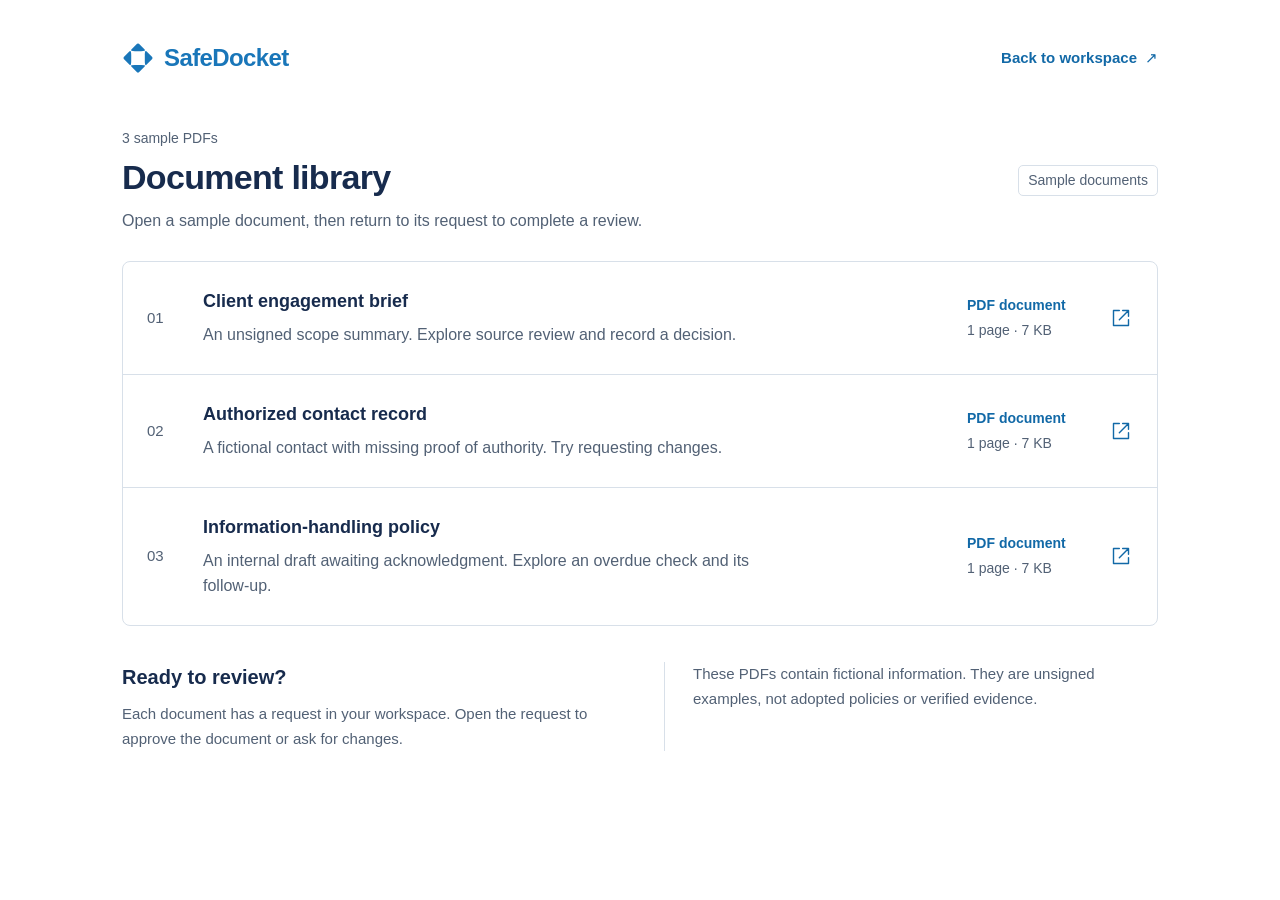
==== commit 8e49576b: "Use pure white for the light-mode background" ====
--- a/samples/index.html
+++ b/samples/index.html
@@ -1 +1 @@
-<!doctype html><html lang="en"><head><meta charset="utf-8"><meta name="viewport" content="width=device-width,initial-scale=1"><meta name="color-scheme" content="light"><meta name="referrer" content="no-referrer"><title>SafeDocket — Document library</title><link rel="icon" href="../brand/favicon.svg?v=9bbdd194230a"><link rel="stylesheet" href="../styles.css?v=67b3c3131f55"></head><body class="library-page"><main class="library-shell"><header class="library-top"><a class="brand" href="../" aria-label="SafeDocket home"><img class="brand-symbol" src="../brand/safedocket-symbol.svg?v=9bbdd194230a" width="29" height="29" alt=""><span>SafeDocket</span></a><a class="inline-link" href="../">Back to workspace <span aria-hidden="true">↗</span></a></header><header class="page-heading"><div><p class="page-kicker">3 sample PDFs</p><h1>Document library</h1><p class="page-description">Open a sample document, then return to its request to complete a review.</p></div><span class="demo-label">Sample documents</span></header><div class="library-list"><a class="library-document" href="./sample-engagement-brief.pdf" target="_blank" rel="noopener noreferrer"><span class="library-number">01</span><div><h2>Client engagement brief</h2><p>An unsigned scope summary. Explore source review and record a decision.</p></div><span class="library-file-meta"><strong>PDF document</strong>1 page · 7 KB</span><svg class="icon" viewBox="0 0 24 24" fill="none" stroke="currentColor" stroke-width="1.6" stroke-linecap="round" stroke-linejoin="round" aria-hidden="true"><path d="M14 3h7v7 M21 3 10 14 M10 3H3v18h18v-7"/></svg></a><a class="library-document" href="./sample-authority-record.pdf" target="_blank" rel="noopener noreferrer"><span class="library-number">02</span><div><h2>Authorized contact record</h2><p>A fictional contact with missing proof of authority. Try requesting changes.</p></div><span class="library-file-meta"><strong>PDF document</strong>1 page · 7 KB</span><svg class="icon" viewBox="0 0 24 24" fill="none" stroke="currentColor" stroke-width="1.6" stroke-linecap="round" stroke-linejoin="round" aria-hidden="true"><path d="M14 3h7v7 M21 3 10 14 M10 3H3v18h18v-7"/></svg></a><a class="library-document" href="./sample-information-policy.pdf" target="_blank" rel="noopener noreferrer"><span class="library-number">03</span><div><h2>Information-handling policy</h2><p>An internal draft awaiting acknowledgment. Explore an overdue check and its follow-up.</p></div><span class="library-file-meta"><strong>PDF document</strong>1 page · 7 KB</span><svg class="icon" viewBox="0 0 24 24" fill="none" stroke="currentColor" stroke-width="1.6" stroke-linecap="round" stroke-linejoin="round" aria-hidden="true"><path d="M14 3h7v7 M21 3 10 14 M10 3H3v18h18v-7"/></svg></a></div><footer class="library-footer"><div><h2>Ready to review?</h2><p>Each document has a request in your workspace. Open the request to approve the document or ask for changes.</p></div><p>These PDFs contain fictional information. They are unsigned examples, not adopted policies or verified evidence.</p></footer></main></body></html>
+<!doctype html><html lang="en"><head><meta charset="utf-8"><meta name="viewport" content="width=device-width,initial-scale=1"><meta name="color-scheme" content="light"><meta name="referrer" content="no-referrer"><title>SafeDocket — Document library</title><link rel="icon" href="../brand/favicon.svg?v=9bbdd194230a"><link rel="stylesheet" href="../styles.css?v=6875f411c402"></head><body class="library-page"><main class="library-shell"><header class="library-top"><a class="brand" href="../" aria-label="SafeDocket home"><img class="brand-symbol" src="../brand/safedocket-symbol.svg?v=9bbdd194230a" width="29" height="29" alt=""><span>SafeDocket</span></a><a class="inline-link" href="../">Back to workspace <span aria-hidden="true">↗</span></a></header><header class="page-heading"><div><p class="page-kicker">3 sample PDFs</p><h1>Document library</h1><p class="page-description">Open a sample document, then return to its request to complete a review.</p></div><span class="demo-label">Sample documents</span></header><div class="library-list"><a class="library-document" href="./sample-engagement-brief.pdf" target="_blank" rel="noopener noreferrer"><span class="library-number">01</span><div><h2>Client engagement brief</h2><p>An unsigned scope summary. Explore source review and record a decision.</p></div><span class="library-file-meta"><strong>PDF document</strong>1 page · 7 KB</span><svg class="icon" viewBox="0 0 24 24" fill="none" stroke="currentColor" stroke-width="1.6" stroke-linecap="round" stroke-linejoin="round" aria-hidden="true"><path d="M14 3h7v7 M21 3 10 14 M10 3H3v18h18v-7"/></svg></a><a class="library-document" href="./sample-authority-record.pdf" target="_blank" rel="noopener noreferrer"><span class="library-number">02</span><div><h2>Authorized contact record</h2><p>A fictional contact with missing proof of authority. Try requesting changes.</p></div><span class="library-file-meta"><strong>PDF document</strong>1 page · 7 KB</span><svg class="icon" viewBox="0 0 24 24" fill="none" stroke="currentColor" stroke-width="1.6" stroke-linecap="round" stroke-linejoin="round" aria-hidden="true"><path d="M14 3h7v7 M21 3 10 14 M10 3H3v18h18v-7"/></svg></a><a class="library-document" href="./sample-information-policy.pdf" target="_blank" rel="noopener noreferrer"><span class="library-number">03</span><div><h2>Information-handling policy</h2><p>An internal draft awaiting acknowledgment. Explore an overdue check and its follow-up.</p></div><span class="library-file-meta"><strong>PDF document</strong>1 page · 7 KB</span><svg class="icon" viewBox="0 0 24 24" fill="none" stroke="currentColor" stroke-width="1.6" stroke-linecap="round" stroke-linejoin="round" aria-hidden="true"><path d="M14 3h7v7 M21 3 10 14 M10 3H3v18h18v-7"/></svg></a></div><footer class="library-footer"><div><h2>Ready to review?</h2><p>Each document has a request in your workspace. Open the request to approve the document or ask for changes.</p></div><p>These PDFs contain fictional information. They are unsigned examples, not adopted policies or verified evidence.</p></footer></main></body></html>
--- a/styles.css
+++ b/styles.css
@@ -1,7 +1,7 @@
 /* SafeDocket: readable, action-focused product UI. Keep type at 14px or larger. */
 :root {
   color-scheme: light;
-  --paper: #f4f6f9;
+  --paper: #ffffff;
   --surface: #fff;
   --rail: #fff;
   --ink: #172b4d;
